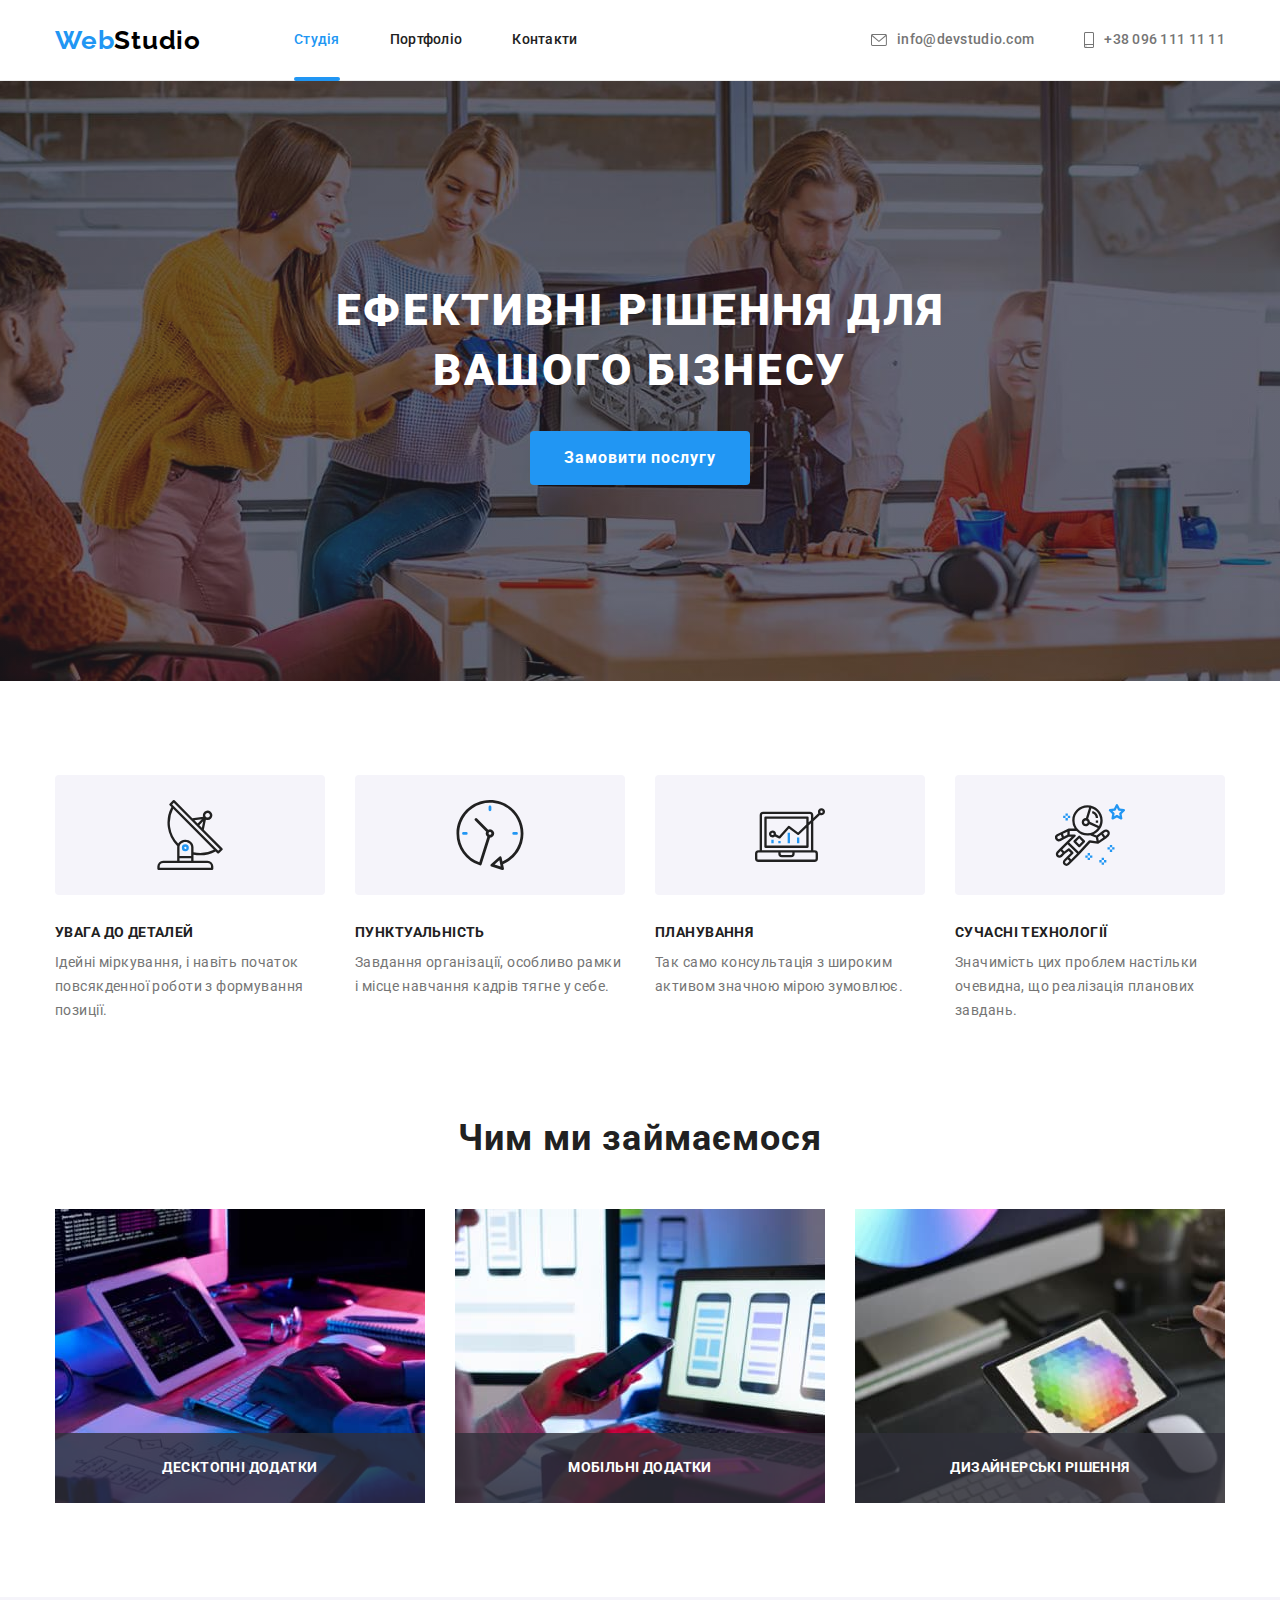
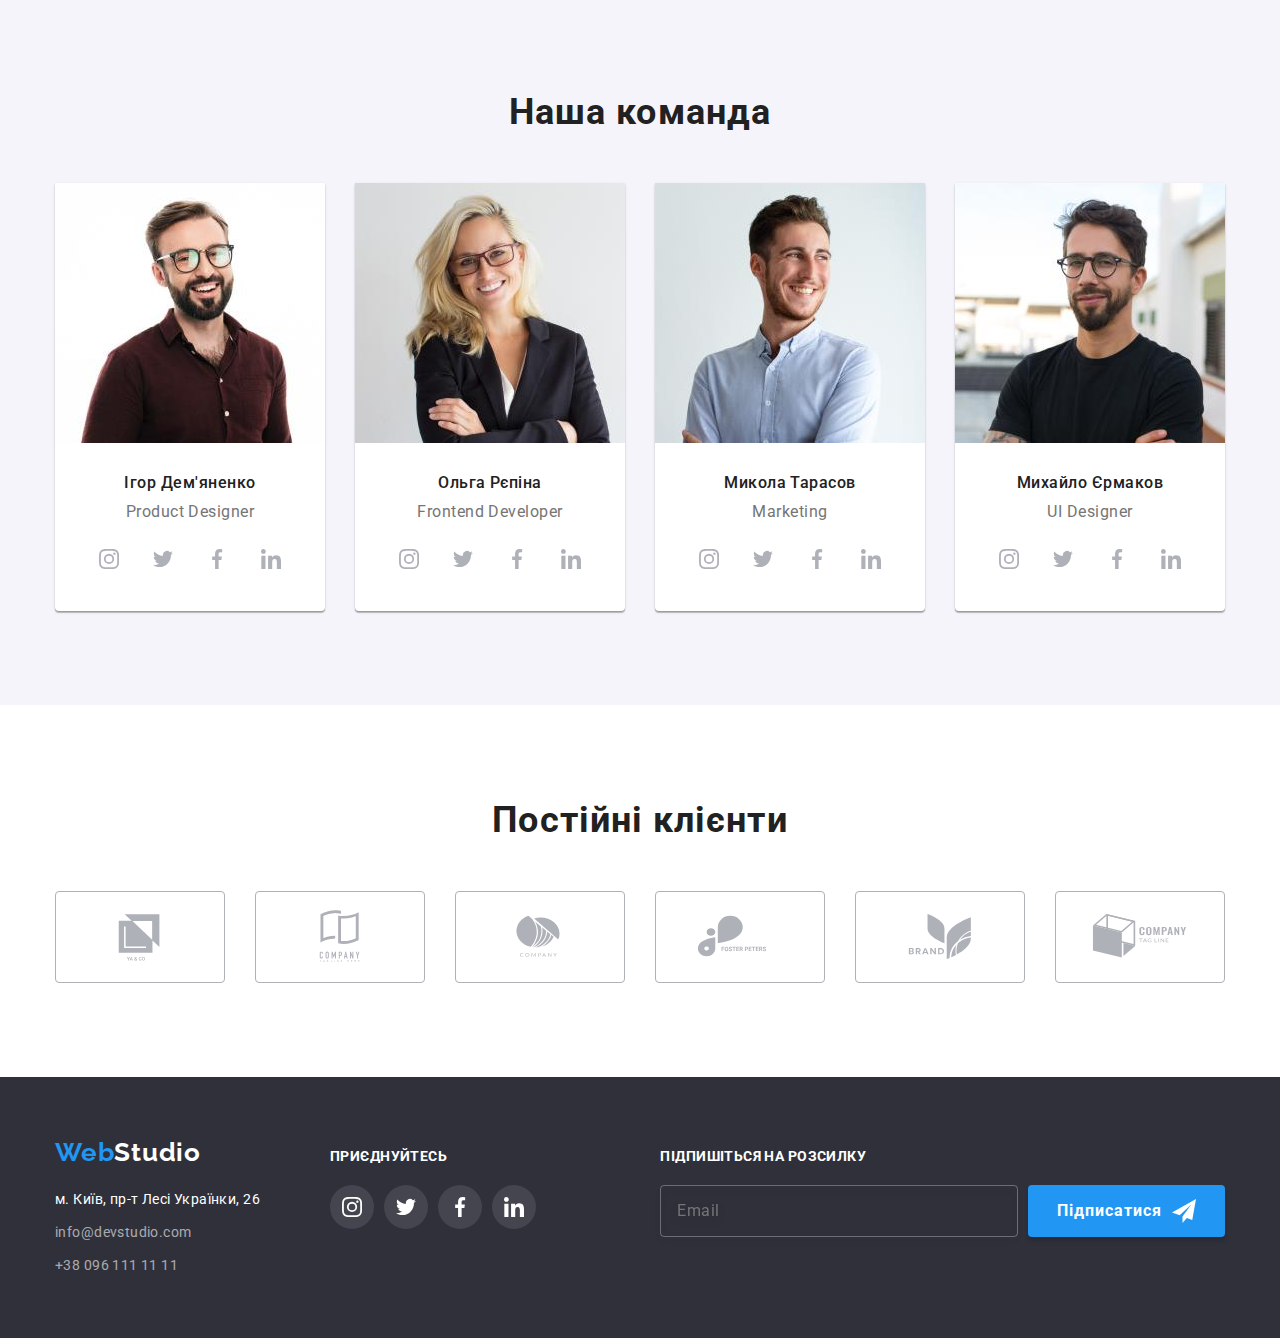
==== index.html @ 789e2e89 "writing scss files" ====
<!DOCTYPE html>
<html lang="uk">

<head>
    <meta charset="UTF-8">
    <meta http-equiv="X-UA-Compatible" content="IE=edge">
    <meta name="viewport" content="width=device-width, initial-scale=1.0">
    <title>WebStudio</title>
    <link rel="preconnect" href="https://fonts.googleapis.com">
    <link rel="preconnect" href="https://fonts.gstatic.com" crossorigin>
    <link
        href="https://fonts.googleapis.com/css2?family=Raleway:wght@700&family=Roboto:wght@400;500;700;900&display=swap"
        rel="stylesheet">
    <link rel="stylesheet" href="https://cdn.jsdelivr.net/npm/modern-normalize@1.1.0/modern-normalize.min.css">
    <link rel="stylesheet" href="./css/main.min.css">
</head>

<body>
    <!-- Pege header -->
    <header class="page-header">
        <div class="container page-header-container">
            <nav class="pege-nav">
                <a class=" logo-dark link" href="./index.html"><span class="logo">Web</span>Studio</a>

                <ul class="menu list">
                    <li class="menu-item"><a class="menu-nav link current" href="./index.html">Студія</a></li>
                    <li class="menu-item"><a class="menu-nav link" href="./portfolio.html">Портфоліо</a></li>
                    <li class="menu-item"><a class="menu-nav link" href="#contacts">Контакти</a></li>
                </ul>
            </nav>

            <ul class="contacts list">
                <li class="contacts-item-header"><a class="contact-mail-address link"
                        href="mailto:info@devstudio.com"><svg aria-label="email contact" class="contact-mail-icon">
                            <use href="./images/icons.svg/symbol-defs.svg#icon-envelope"></use>
                        </svg>info@devstudio.com</a></li>
                <li class="contacts-item-header"><a class="contact-phone-number link" href="tel:+380961111111"><svg
                            aria-label="phone contact" class="contact-phone-icon">
                            <use href="./images/icons.svg/symbol-defs.svg#icon-smartphone"></use>
                        </svg>+38 096 111 11 11</a></li>
            </ul>
        </div>
    </header>

    <!--Main content-->
    <main class="page-main">
        <!--Hero контенту-->
        <section class="section-hero">
            <div class="container">
                <h1 class="title-page">Ефективні рішення для вашого бізнесу</h1>

                <button class="modele-open-btn" type="button" data-modal-open>
                    Замовити послугу
                </button>

            </div>
        </section>

        <!--Особливості роботи WebStudio-->
        <section class="section-work-features section">

            <div class="container">
                <h2 class="section-title visually-hidden">Наші переваги</h2>

                <ul class="work-features-items list">
                    <li class="work-features-item">
                        <div class="features-icons-container"><svg class="features-icon">
                                <use href="./images/icons.svg/symbol-defs.svg#icon-antenna"></use>
                            </svg></div>
                        <h3 class="work-features-title">УВАГА ДО ДЕТАЛЕЙ</h3>
                        <p class="work-features-text">Ідейні міркування, і навіть початок повсякденної роботи з
                            формування
                            позиції.</p>
                    </li>
                    <li class="work-features-item">
                        <div class="features-icons-container"><svg class="features-icon">
                                <use href="./images/icons.svg/symbol-defs.svg#icon-clock"></use>
                            </svg></div>
                        <h3 class="work-features-title">ПУНКТУАЛЬНІСТЬ</h3>
                        <p class="work-features-text">Завдання організації, особливо рамки і місце навчання кадрів тягне
                            у
                            себе.</p>
                    </li>
                    <li class="work-features-item">
                        <div class="features-icons-container"><svg class="features-icon">
                                <use href="./images/icons.svg/symbol-defs.svg#icon-diagram"></use>
                            </svg></div>
                        <h3 class="work-features-title">ПЛАНУВАННЯ</h3>
                        <p class="work-features-text">Так само консультація з широким активом значною мірою зумовлює.
                        </p>
                    </li>
                    <li class="work-features-item">
                        <div class="features-icons-container"><svg class="features-icon">
                                <use href="./images/icons.svg/symbol-defs.svg#icon-astronaut"></use>
                            </svg></div>
                        <h3 class="work-features-title">СУЧАСНІ ТЕХНОЛОГІЇ</h3>
                        <p class="work-features-text">Значимість цих проблем настільки очевидна, що реалізація планових
                            завдань.</p>
                    </li>
                </ul>
            </div>

        </section>

        <!--Роботи WebStudio-->
        <section class="job-section section">
            <div class="container">
                <h2 class="section-title">Чим ми займаємося</h2>

                <ul class="items-job list">
                    <li class="item-job">
                        <div class="package-pic-job"><img class="pic-job" src="./images/gallery/box-1.jpg" alt="Дестопні додатка" width="370" height="294">
                            <p class="name-pic-work">Десктопні додатки</p>
                        </div>
                    </li>
                    <li class="item-job">
                        <div class="package-pic-job"><img class="pic-job" src="./images/gallery/box-2.jpg" alt="Мобільні додатки" width="370" height="294">
                            <p class="name-pic-work">Мобільні додатки</p>
                        </div>
                    </li>
                    <li class="item-job">
                        <div class="package-pic-job"><img class="pic-job" src="./images/gallery/box-3.jpg" alt="Стилізація продукту" width="370" height="294">
                            <p class="name-pic-work">Дизайнерські рішення</p>
                        </div>
                    </li>
                </ul>
            </div>

        </section>
        <!--Команда WebStudio-->
        <section class="section-team section">
            <div class="container">
                <h2 class="section-title">Наша команда</h2>

                <ul class="items-team list">
                    <li class="item-team">
                        <img class="photo-commands" src="./images/photos-commands/photo-1.jpg" alt="Ігор Дем'яненко" width="270" height="260">
                        <div class="team-container">
                            <h3 class="name-title">Ігор Дем'яненко</h3>
                            <p class="prof-text" lang="en">Product Designer</p>
                            <ul class="social-link-items list">
                                <li class="social-link-item"><a class="social-link" href=""><svg lang="en"
                                            aria-label="instagram" class="social-logo">
                                            <use href="./images/icons.svg/symbol-defs.svg#icon-instagram"></use>
                                        </svg></a></li>
                                <li class="social-link-item"><a class="social-link" href=""><svg lang="en"
                                            aria-label="twitter" class="social-logo">
                                            <use href="./images/icons.svg/symbol-defs.svg#icon-twitter"></use>
                                        </svg></a></li>
                                <li class="social-link-item"><a class="social-link" href=""><svg lang="en"
                                            aria-label="facebook" class="social-logo">
                                            <use href="./images/icons.svg/symbol-defs.svg#icon-facebook"></use>
                                        </svg></a></li>
                                <li class="social-link-item"><a class="social-link" href=""><svg lang="en"
                                            aria-label="linkedin" class="social-logo">
                                            <use href="./images/icons.svg/symbol-defs.svg#icon-linkedin"></use>
                                        </svg></a></li>
                            </ul>
                        </div>
                    </li>
                    <li class="item-team">
                        <img class="photo-commands" src="./images/photos-commands/photo-2.jpg" alt="Ольга Рєпіна" width="270" height="260">
                        <div class="team-container">
                            <h3 class="name-title">Ольга Рєпіна</h3>
                            <p class="prof-text" lang="en">Frontend Developer</p>
                            <ul class="social-link-items list">
                                <li class="social-link-item"><a class="social-link" href=""><svg lang="en"
                                            aria-label="instagram" class="social-logo">
                                            <use href="./images/icons.svg/symbol-defs.svg#icon-instagram"></use>
                                        </svg></a></li>
                                <li class="social-link-item"><a class="social-link" href=""><svg lang="en"
                                            aria-label="twitter" class="social-logo">
                                            <use href="./images/icons.svg/symbol-defs.svg#icon-twitter"></use>
                                        </svg></a></li>
                                <li class="social-link-item"><a class="social-link" href=""><svg lang="en"
                                            aria-label="facebook" class="social-logo">
                                            <use href="./images/icons.svg/symbol-defs.svg#icon-facebook"></use>
                                        </svg></a></li>
                                <li class="social-link-item"><a class="social-link" href=""><svg lang="en"
                                            aria-label="linkedin" class="social-logo">
                                            <use href="./images/icons.svg/symbol-defs.svg#icon-linkedin"></use>
                                        </svg></a></li>
                            </ul>
                        </div>
                    </li>
                    <li class="item-team">
                        <img class="photo-commands" src="./images/photos-commands/photo-3.jpg" alt="Микола Тарасов" width="270" height="260">
                        <div class="team-container">
                            <h3 class="name-title">Микола Тарасов</h3>
                            <p class="prof-text" lang="en">Marketing</p>
                            <ul class="social-link-items list">
                                <li class="social-link-item"><a class="social-link" href=""><svg lang="en"
                                            aria-label="instagram" class="social-logo">
                                            <use href="./images/icons.svg/symbol-defs.svg#icon-instagram"></use>
                                        </svg></a></li>
                                <li class="social-link-item"><a class="social-link" href=""><svg lang="en"
                                            aria-label="twitter" class="social-logo">
                                            <use href="./images/icons.svg/symbol-defs.svg#icon-twitter"></use>
                                        </svg></a></li>
                                <li class="social-link-item"><a class="social-link" href=""><svg lang="en"
                                            aria-label="facebook" class="social-logo">
                                            <use href="./images/icons.svg/symbol-defs.svg#icon-facebook"></use>
                                        </svg></a></li>
                                <li class="social-link-item"><a class="social-link" href=""><svg lang="en"
                                            aria-label="linkedin" class="social-logo">
                                            <use href="./images/icons.svg/symbol-defs.svg#icon-linkedin"></use>
                                        </svg></a></li>
                            </ul>
                        </div>
                    </li>
                    <li class="item-team">
                        <img class="photo-commands" src="./images/photos-commands/photo-4.jpg" alt="Михайло Єрмаков" width="270" height="260">
                        <div class="team-container">
                            <h3 class="name-title">Михайло Єрмаков</h3>
                            <p class="prof-text" lang="en">UI Designer</p>
                            <ul class="social-link-items list">
                                <li class="social-link-item"><a class="social-link" href=""><svg lang="en"
                                            aria-label="instagram" class="social-logo">
                                            <use href="./images/icons.svg/symbol-defs.svg#icon-instagram"></use>
                                        </svg></a></li>
                                <li class="social-link-item"><a class="social-link" href=""><svg lang="en"
                                            aria-label="twitter" class="social-logo">
                                            <use href="./images/icons.svg/symbol-defs.svg#icon-twitter"></use>
                                        </svg></a></li>
                                <li class="social-link-item"><a class="social-link" href=""><svg lang="en"
                                            aria-label="facebook" class="social-logo">
                                            <use href="./images/icons.svg/symbol-defs.svg#icon-facebook"></use>
                                        </svg></a></li>
                                <li class="social-link-item"><a class="social-link" href=""><svg lang="en"
                                            aria-label="linkedin" class="social-logo">
                                            <use href="./images/icons.svg/symbol-defs.svg#icon-linkedin"></use>
                                        </svg></a></li>
                            </ul>
                        </div>
                    </li>
                </ul>
            </div>

        </section>

        <!-- Постійні Клієнти -->
        <section class="section-clients section">
            <div class="container">
                <h2 class="section-title">Постійні клієнти</h2>

                <ul class="clients-items list">
                    <li class="clients-item"><a class="company-link link" href=""><svg lang="en" aria-label="ya and co"
                                class="company-icon">
                                <use href="./images/icons.svg/symbol-defs.svg#icon-logo-ya-a-co"></use>
                            </svg></a></li>
                    <li class="clients-item"><a class="company-link link" href=""><svg lang="en"
                                aria-label="company tagline here" class="company-icon">
                                <use href="./images/icons.svg/symbol-defs.svg#icon-logo-company-tagline-here"></use>
                            </svg></a></li>
                    <li class="clients-item"><a class="company-link link" href=""><svg lang="en" aria-label="company"
                                class="company-icon">
                                <use href="./images/icons.svg/symbol-defs.svg#icon-logo-company"></use>
                            </svg></a></li>
                    <li class="clients-item"><a class="company-link link" href=""><svg lang="en"
                                aria-label="foster peters" class="company-icon">
                                <use href="./images/icons.svg/symbol-defs.svg#icon-logo-foster-peters"></use>
                            </svg></a></li>
                    <li class="clients-item"><a class="company-link link" href=""><svg lang="en" aria-label="brand"
                                class="company-icon">
                                <use href="./images/icons.svg/symbol-defs.svg#icon-logo-brand"></use>
                            </svg></a></li>
                    <li class="clients-item"><a class="company-link link" href=""><svg lang="en"
                                aria-label="company tag line" class="company-icon">
                                <use href="./images/icons.svg/symbol-defs.svg#icon-logo-company-tag-line"></use>
                            </svg></a></li>
                </ul>
            </div>
        </section>

    </main>

    <!--Footer page-->
    <footer class="footer-page">

        <div class="container footer-container">
            <ul class="footer-items list">
                <li class="footer-item">
                    <div class="contact-information">
                        <a class="logo-light link" href="./index.html"><span class="logo">Web</span>Studio</a>

                        <address class="contacts-info" id="contacts">
                            <ul class="contacts-items list">
                                <li class="contacts-item"><a class="contacts-address link"
                                        href="https://goo.gl/maps/c3QBVsGcKbap88gd7" target="_blank"
                                        rel="noopener noreferrer nofollow">м. Київ, пр-т Лесі Українки, 26</a></li>
                                <li class="contacts-item"><a class="contacts-mail link"
                                        href="mailto:info@devstudio.com">info@devstudio.com</a></li>
                                <li class="contacts-item"><a class="contacts-phone link" href="tel:+380961111111">+38
                                        096
                                        111 11 11</a>
                                </li>
                            </ul>
                        </address>
                    </div>
                </li>
                <li>
                    <p class="title-social-link">приєднуйтесь</p>

                    <ul class="social-link-items list">
                        <li class="social-link-item"><a class="social-link footers-link" href=""><svg lang="en"
                                    aria-label="instagram" class="social-logo">
                                    <use href="./images/icons.svg/symbol-defs.svg#icon-instagram"></use>
                                </svg></a></li>
                        <li class="social-link-item"><a class="social-link footers-link" href=""><svg lang="en"
                                    aria-label="twitter" class="social-logo">
                                    <use href="./images/icons.svg/symbol-defs.svg#icon-twitter"></use>
                                </svg></a></li>
                        <li class="social-link-item"><a class="social-link footers-link" href=""><svg lang="en"
                                    aria-label="facebook" class="social-logo">
                                    <use href="./images/icons.svg/symbol-defs.svg#icon-facebook"></use>
                                </svg></a></li>
                        <li class="social-link-item"><a class="social-link footers-link" href=""><svg lang="en"
                                    aria-label="linkedin" class="social-logo">
                                    <use href="./images/icons.svg/symbol-defs.svg#icon-linkedin"></use>
                                </svg></a></li>
                    </ul>
                </li>
            </ul>
            <div class="subscription">
                <form class="form-footer" name="subscription">
                    <label class="label-footer">
                        <span class="label-footer-text">Підпишіться на розсилку</span>
                        
                        <input type="email" class="footer-input" name="user-email" placeholder="Email" required>
                    </label>
                    <button type="submit" class="btn-subscription">Підписатися
                        <svg class="icon-subscription">
                            <use href="./images/icons.svg/symbol-defs.svg#icon-send"></use>
                        </svg>
                    </button>
                </form>
            </div>
        </div>

    </footer>

    <!-- Modal window -->
    <div class="backdrop is-hidden" data-modal>
        <div class="modal-window">
            <button class="btn-close-modal-window" type="button" data-modal-close><svg aria-label=" button close"
                    class="btn-close-icon">
                    <use href="./images/icons.svg/symbol-defs.svg#icon-close-button"></use>
                </svg></button>

            <p class="modal-form-title">Залиште свої дані, ми вам передзвонимо</p>

            <form class="form-list">
                <label class="modal-form-field-lab">
                    <span class="modal-form-field-desc">Ім'я</span>
                    <span class="modal-form-input-wrapper">
                       <input type="text" class="modal-form-input" required pattern="[a-zA-Zа-яА-ЯіІїЇ']+" name="user-name">
                    <svg aria-label="user-name" class="input-placeholder-icon"><use href="./images/icons.svg/symbol-defs.svg#icon-user-name"></use></svg> 
                    </span>
                                        
                </label>
                <label class="modal-form-field-lab">
                    <span class="modal-form-field-desc">Телефон</span>
                    <span class="modal-form-input-wrapper"><input type="tel" class="modal-form-input" required pattern="[0-9]{3}-[0-9]{3}-[0-9]{2}-[0-9]{2}"
                        title="xxx-xxx-xx-xx" name="user-phone">
                        <svg aria-label="user-phone" class="input-placeholder-icon">
                            <use href="./images/icons.svg/symbol-defs.svg#icon-user-phone"></use>
                        </svg></span>
                    
                </label>
                <label class="modal-form-field-lab">
                    <span class="modal-form-field-desc">Пошта</span>
                    <span class="modal-form-input-wrapper">
                     <input type="email" class="modal-form-input" required title="email@mail.com" name="user-email">
                    <svg aria-label="user-email" class="input-placeholder-icon">
                        <use href="./images/icons.svg/symbol-defs.svg#icon-user-email"></use>
                    </svg>   
                    </span>
                </label>
                <label class="modal-form-field-com">
                    <span class="modal-form-field-desc">Коментар</span>
                    <textarea name="user-comment" class="modal-form-comment" placeholder="Введіть текст"></textarea>
                </label>
                <label class="modal-form-field-checkbox">
                    <input type="checkbox" class="modal-form-checkbox" name="user-concent" required>
                    <svg class="modal-form-checkbox-icon">
                            <use class="checkbox-icon" href="./images/icons.svg/symbol-defs.svg#icon-check"></use>
                        </svg>
                    Погоджуюся з розсилкою та
                    приймаю&nbsp;<a class="checkbox-link" href="#">Умови
                        договору</a>
                </label>
            
                <button type="submit" class="submit-btn">Відправити</button>
            </form>

        </div>
    </div>

    <script src="./js/modal.js"></script>
</body>

</html>
---- css/main.min.css ----
:root{--primary-font-text: "Roboto", sans-serif;--secondary-font-text: "Raleway", sans-serif;--logo-color: #2196F3;--border-color: #ECECEC;--logo-color-light-background: #000000;--logo-color-dark-background: #FFFFFF;--primary-color-text: #212121;--secondary-color-text: #757575;--text-color-dark-background: #FFFFFF;--active-color-hover-focus: #2196F3;--active-color-hover-focus-btn: #2196F380;--primary-background-color: #FFFFFF;--secondary-background-color: #2F303A;--hero-background-color: #C4C4C4;--background-color-individual-sections: #F5F4FA;--contacts-color-text: rgba(255, 255, 255, 0.6);--primery-icon-color: #AFB1B8;--background-color-icon-dark: rgba(255, 255, 255, 0.1);--active-bgcolor-block-info: rgba(33, 150, 243, 0.9);--background-color-text-in-img: rgba(47, 48, 58, 0.8);--black-text: #000000;--backdrop-background-color: rgba(0, 0, 0, 0.2);--submit-btn-background-color: #188CE8;--footer-input-color-text: rgba(255, 255, 255, 0.6);--transition-duration-timing-func: 250ms cubic-bezier(0.4, 0, 0.2, 1)}.visually-hidden{position:absolute;white-space:nowrap;width:1px;height:1px;overflow:hidden;border:0;padding:0;clip:rect(0 0 0 0);clip-path:inset(50%);margin:-1px}h1,h2,h3,h4,p{margin-top:0;margin-bottom:0}ul,ol{margin-top:0;margin-bottom:0;padding-left:0}.link{text-decoration:none}.list{list-style:none}img{display:block;max-width:100%;height:auto}body{font-family:var(--primary-font-text);background-color:var(--primary-background-color)}.section{padding-top:94px;padding-bottom:94px}.container{width:1200px;margin-left:auto;margin-right:auto;padding-left:15px;padding-right:15px}.section-title{font-weight:700;font-size:36px;line-height:1.17;text-align:center;letter-spacing:.03em;color:var(--primary-color-text);margin-bottom:50px}.social-link-items{display:flex;justify-content:center;align-items:center;column-gap:10px}.social-link{display:flex;justify-content:center;align-items:center;width:44px;height:44px;border-radius:50%;color:var(--primery-icon-color);transition:color var(--transition-duration-timing-func),background-color var(--transition-duration-timing-func)}.social-logo{width:20px;height:20px;fill:currentColor}.social-link:hover,.social-link:focus{background-color:var(--active-color-hover-focus);color:var(--text-color-dark-background)}.backdrop{position:fixed;z-index:10;top:0;left:0;width:100%;height:100%;background-color:var(--backdrop-background-color);opacity:1;transition:opacity var(--transition-duration-timing-func),visibility var(--transition-duration-timing-func)}.backdrop.is-hidden{visibility:inherit;opacity:0;pointer-events:none}.backdrop.is-hidden .modal-window{transform:translate(-50%, -50%) scale(1.15)}.modal-window{position:absolute;top:50%;left:50%;width:528px;height:581px;padding:40px;background-color:var(--primary-background-color);box-shadow:0px 1px 3px rgba(0,0,0,.12),0px 1px 1px rgba(0,0,0,.14),0px 2px 1px rgba(0,0,0,.2);border-radius:4px;transform:translate(-50%, -50%) scale(1);transition:transform var(--transition-duration-timing-func)}.btn-close-modal-window{position:absolute;top:8px;right:8px;display:flex;justify-content:center;align-items:center;width:30px;height:30px;border-radius:50%;border:1px solid rgba(0,0,0,.1);color:var(--black-text);background-color:rgba(0,0,0,0);cursor:pointer;padding:0;transition:color var(--transition-duration-timing-func)}.btn-close-icon{width:18px;height:18px;fill:currentColor}.btn-close-modal-window:hover,.btn-close-modal-window:focus{color:var(--active-color-hover-focus)}.form-list{display:flex;flex-direction:column}.modal-form-title{font-weight:700;font-size:20px;line-height:1.15;text-align:center;letter-spacing:.03em;margin-bottom:12px;color:var(--primary-color-text)}.modal-form-field-lab{margin-bottom:10px}.modal-form-field-desc{display:block;margin-bottom:4px;font-size:12px;line-height:1.17;letter-spacing:.01em;color:var(--secondary-color-text)}.modal-form-input-wrapper{position:relative;display:block}.modal-form-input{width:100%;height:40px;padding-left:42px;border:1px solid rgba(33,33,33,.2);border-radius:4px;transition:border-color var(--transition-duration-timing-func)}.modal-form-input:focus,.modal-form-comment:focus{outline:none;border-color:var(--active-color-hover-focus)}.input-placeholder-icon{position:absolute;top:50%;left:12px;transform:translateY(-50%);width:18px;height:18px;transition:fill var(--transition-duration-timing-func)}.modal-form-input:focus+.input-placeholder-icon{fill:var(--active-color-hover-focus)}.modal-form-field-com{margin-bottom:20px}.modal-form-comment{width:100%;height:120px;padding:12px 16px;border:1px solid rgba(33,33,33,.2);border-radius:4px;resize:none;transition:border-color var(--transition-duration-timing-func)}.modal-form-comment::placeholder{font-size:12px;line-height:1.17;letter-spacing:.01em;color:rgba(117,117,117,.5)}.modal-form-field-checkbox{display:flex;align-items:center;justify-content:center;margin-bottom:30px}.modal-form-checkbox{position:absolute;-moz-appearance:none;-webkit-appearance:none;appearance:none}.modal-form-check-bord{width:16px;height:15px;margin-right:7px;border:1px solid var(--black-text);border-radius:3px;cursor:pointer}.modal-form-checkbox-icon{width:16px;height:15px;margin-right:7px;border:1px solid var(--black-text);border-radius:3px;cursor:pointer;transition:background-color var(--transition-duration-timing-func),border-color var(--transition-duration-timing-func)}.modal-form-checkbox:checked+.modal-form-checkbox-icon{background-color:var(--active-color-hover-focus);border-color:rgba(0,0,0,0)}.modal-form-checkbox:focus+.modal-form-checkbox-icon{box-shadow:0 0 0 2px rgba(0,0,0,.8)}.modal-form-field-checkbox{font-size:14px;line-height:1.71;letter-spacing:.03em;color:#757575}.checkbox-link{text-decoration-line:underline;color:var(--active-color-hover-focus)}.submit-btn{font-family:inherit;font-weight:700;font-size:16px;line-height:1.88;display:block;align-items:center;text-align:center;letter-spacing:.06em;cursor:pointer;color:var(--text-color-dark-background);background-color:var(--submit-btn-background-color);border-radius:4px;border-color:rgba(0,0,0,0);margin:0 auto;padding:10px 52px;transition:background-color var(--transition-duration-timing-func),box-shadow var(--transition-duration-timing-func)}.submit-btn:hover,.submit-btn:focus{box-shadow:0px 4px 4px rgba(0,0,0,.15);border-radius:4px}.page-header{border-bottom:1px solid var(--border-color)}.page-header-container{display:flex;align-items:center;justify-content:space-between}.pege-nav{display:flex;align-items:center}.logo-dark{margin-right:93px;font-family:var(--secondary-font-text);font-weight:700;font-size:26px;line-height:1.19;letter-spacing:.03em;color:var(--logo-color-light-background)}.logo{color:var(--logo-color)}.menu,.contacts{display:flex}.menu .menu-nav{display:block;padding-top:32px;padding-bottom:32px}.menu-item:not(:last-child),.contacts-item-header:not(:last-child){margin-right:50px}.menu-nav{position:relative;font-weight:500;font-size:14px;line-height:1.14;letter-spacing:.02em;color:var(--primary-color-text);transition:color var(--transition-duration-timing-func)}.menu-nav:hover,.menu-nav:focus{color:var(--active-color-hover-focus)}.menu-nav.current{color:var(--active-color-hover-focus)}.menu-nav.current::after{content:"";position:absolute;left:0;bottom:-1px;display:block;width:100%;height:4px;background-color:var(--active-color-hover-focus);border-radius:2px}.contacts{margin-left:auto}.contact-mail-address,.contact-phone-number{font-weight:500;font-size:14px;line-height:1.14;letter-spacing:.02em;color:var(--secondary-color-text);padding-top:32px;padding-bottom:32px;display:flex;justify-content:center;align-items:center;transition:color var(--transition-duration-timing-func)}.contact-mail-icon,.contact-phone-icon{fill:currentColor;margin-right:10px}.contact-mail-icon{width:16px;height:12px}.contact-phone-icon{width:10px;height:16px}.contact-mail-address:hover,.contact-mail-address:focus,.contact-phone-number:hover,.contact-phone-number:focus{color:var(--active-color-hover-focus)}.section-hero{padding-top:200px;padding-bottom:200px;max-width:1600px;height:600px;margin-left:auto;margin-right:auto;background-color:var(--hero-background-color);background-image:linear-gradient(rgba(47, 48, 58, 0.4), rgba(47, 48, 58, 0.4)),url(../images/background-img/background-hero.jpg);background-repeat:no-repeat;background-position:center;background-size:cover}.title-page{font-weight:900;font-size:44px;line-height:1.36;text-align:center;letter-spacing:.06em;text-transform:uppercase;color:var(--text-color-dark-background);width:696px;margin-left:auto;margin-right:auto;margin-bottom:30px}.modele-open-btn{font-family:inherit;font-weight:700;font-size:16px;line-height:1.88;display:block;align-items:center;text-align:center;letter-spacing:.06em;cursor:pointer;color:var(--text-color-dark-background);background-color:var(--active-color-hover-focus);border-radius:4px;border-color:rgba(0,0,0,0);margin:0 auto;padding:10px 32px;transition:background-color var(--transition-duration-timing-func),box-shadow var(--transition-duration-timing-func)}.modele-open-btn:hover,.modele-open-btn:focus{background-color:var(--active-color-hover-focus-btn);box-shadow:0px 4px 4px rgba(0,0,0,.15);border-radius:4px}.work-features-items{display:flex;flex-wrap:wrap;gap:30px}.work-features-items .work-features-item{width:270px}.work-features-item .work-features-title{margin-bottom:10px}.features-icons-container{display:flex;justify-content:center;align-items:center;width:270px;height:120px;margin-bottom:30px;background-color:var(--background-color-individual-sections);border-radius:4px}.features-icon{width:70px;height:70px}.work-features-title{font-weight:700;font-size:14px;line-height:1.14;letter-spacing:.03em;text-transform:uppercase;color:var(--primary-color-text)}.work-features-text{font-size:14px;line-height:1.71;letter-spacing:.03em;color:var(--secondary-color-text)}.job-section{padding-top:0}.items-job{display:flex;flex-wrap:wrap;gap:30px}.package-pic-job{position:relative}.name-pic-work{position:absolute;left:0;bottom:0;display:flex;justify-content:center;align-items:center;width:100%;height:70px;background-color:var(--background-color-text-in-img);font-weight:700;font-size:14px;line-height:1.14;text-align:center;letter-spacing:.03em;text-transform:uppercase;color:var(--text-color-dark-background)}.section-team{background-color:var(--background-color-individual-sections)}.items-team{display:flex;flex-wrap:wrap;gap:30px}.item-team{background:var(--primary-background-color);box-shadow:0px 1px 3px rgba(0,0,0,.12),0px 1px 1px rgba(0,0,0,.14),0px 2px 1px rgba(0,0,0,.2);border-radius:0px 0px 4px 4px}.team-container{display:flex;flex-direction:column;width:270px;padding-top:30px;padding-bottom:30px}.name-title{font-weight:500;font-size:16px;line-height:1.19;text-align:center;letter-spacing:.03em;color:var(--primary-color-text);margin-bottom:10px}.prof-text{font-size:16px;line-height:1.19;text-align:center;letter-spacing:.03em;color:var(--secondary-color-text);margin-bottom:16px}.clients-items{display:flex;justify-content:center;align-items:center;gap:30px}.company-link{display:flex;justify-content:center;align-items:center;width:170px;height:92px;border:1px solid var(--primery-icon-color);border-radius:4px;color:var(--primery-icon-color);transition:color var(--transition-duration-timing-func),border-color var(--transition-duration-timing-func)}.company-icon{width:106px;height:60px;fill:currentColor}.company-link:hover,.company-link:focus{color:var(--active-color-hover-focus);border-color:var(--active-color-hover-focus)}.footer-page{background:var(--secondary-background-color);padding-top:60px;padding-bottom:60px}.footer-container{display:flex;align-items:baseline}.footer-items{display:flex;justify-content:flex-start;align-items:baseline;gap:70px}.contact-information{display:flex;flex-direction:column;align-items:start}.logo-light{font-family:var(--secondary-font-text);font-weight:700;font-size:26px;line-height:1.19;letter-spacing:.03em;color:var(--logo-color-dark-background);margin-bottom:20px}.contacts-items .contacts-item:not(:last-child){margin-bottom:9px}.contacts-item,.contacts-address{font-style:normal;font-size:14px;line-height:1.71;letter-spacing:.03em;color:var(--text-color-dark-background);transition:color var(--transition-duration-timing-func)}.contacts-mail,.contacts-phone{color:var(--contacts-color-text);transition:color var(--transition-duration-timing-func)}.contacts-address:hover,.contacts-address:focus,.contacts-mail:hover,.contacts-mail:focus,.contacts-phone:hover,.contacts-phone:focus{color:var(--active-color-hover-focus)}.title-social-link{font-weight:700;font-size:14px;line-height:1.14;letter-spacing:.03em;text-transform:uppercase;color:var(--text-color-dark-background);margin-bottom:20px}.subscription{display:flex;justify-content:end;align-items:center;margin-left:auto}.footers-link{background-color:var(--background-color-icon-dark);color:var(--text-color-dark-background)}.form-footer{display:flex;align-items:flex-end}.label-footer{display:flex;flex-direction:column}.label-footer-text{display:block;margin-bottom:20px;font-weight:700;font-size:14px;line-height:1.14;letter-spacing:.03em;text-transform:uppercase;color:var(--text-color-dark-background)}.footer-input{width:358px;padding:15px 16px;font-size:16px;line-height:1.25;display:flex;align-items:center;letter-spacing:.03em;color:var(--footer-input-color-text);background-color:rgba(0,0,0,0);border:1px solid rgba(255,255,255,.3);filter:drop-shadow(0px 4px 4px rgba(0, 0, 0, 0.15));border-radius:4px}.btn-subscription{font-weight:700;font-size:16px;line-height:1.88;display:flex;align-items:center;text-align:center;letter-spacing:.06em;padding:10px 28px;margin-left:10px;color:var(--text-color-dark-background);background:var(--active-color-hover-focus);box-shadow:0px 4px 4px rgba(0,0,0,.15);border:1px solid rgba(0,0,0,0);border-radius:4px;cursor:pointer;transition:background-color var(--transition-duration-timing-func)}.icon-subscription{width:24px;height:24px;margin-left:10px;fill:currentColor}.btn-subscription:hover,.btn-subscription:focus{background-color:var(--active-color-hover-focus-btn)}/*# sourceMappingURL=main.min.css.map */
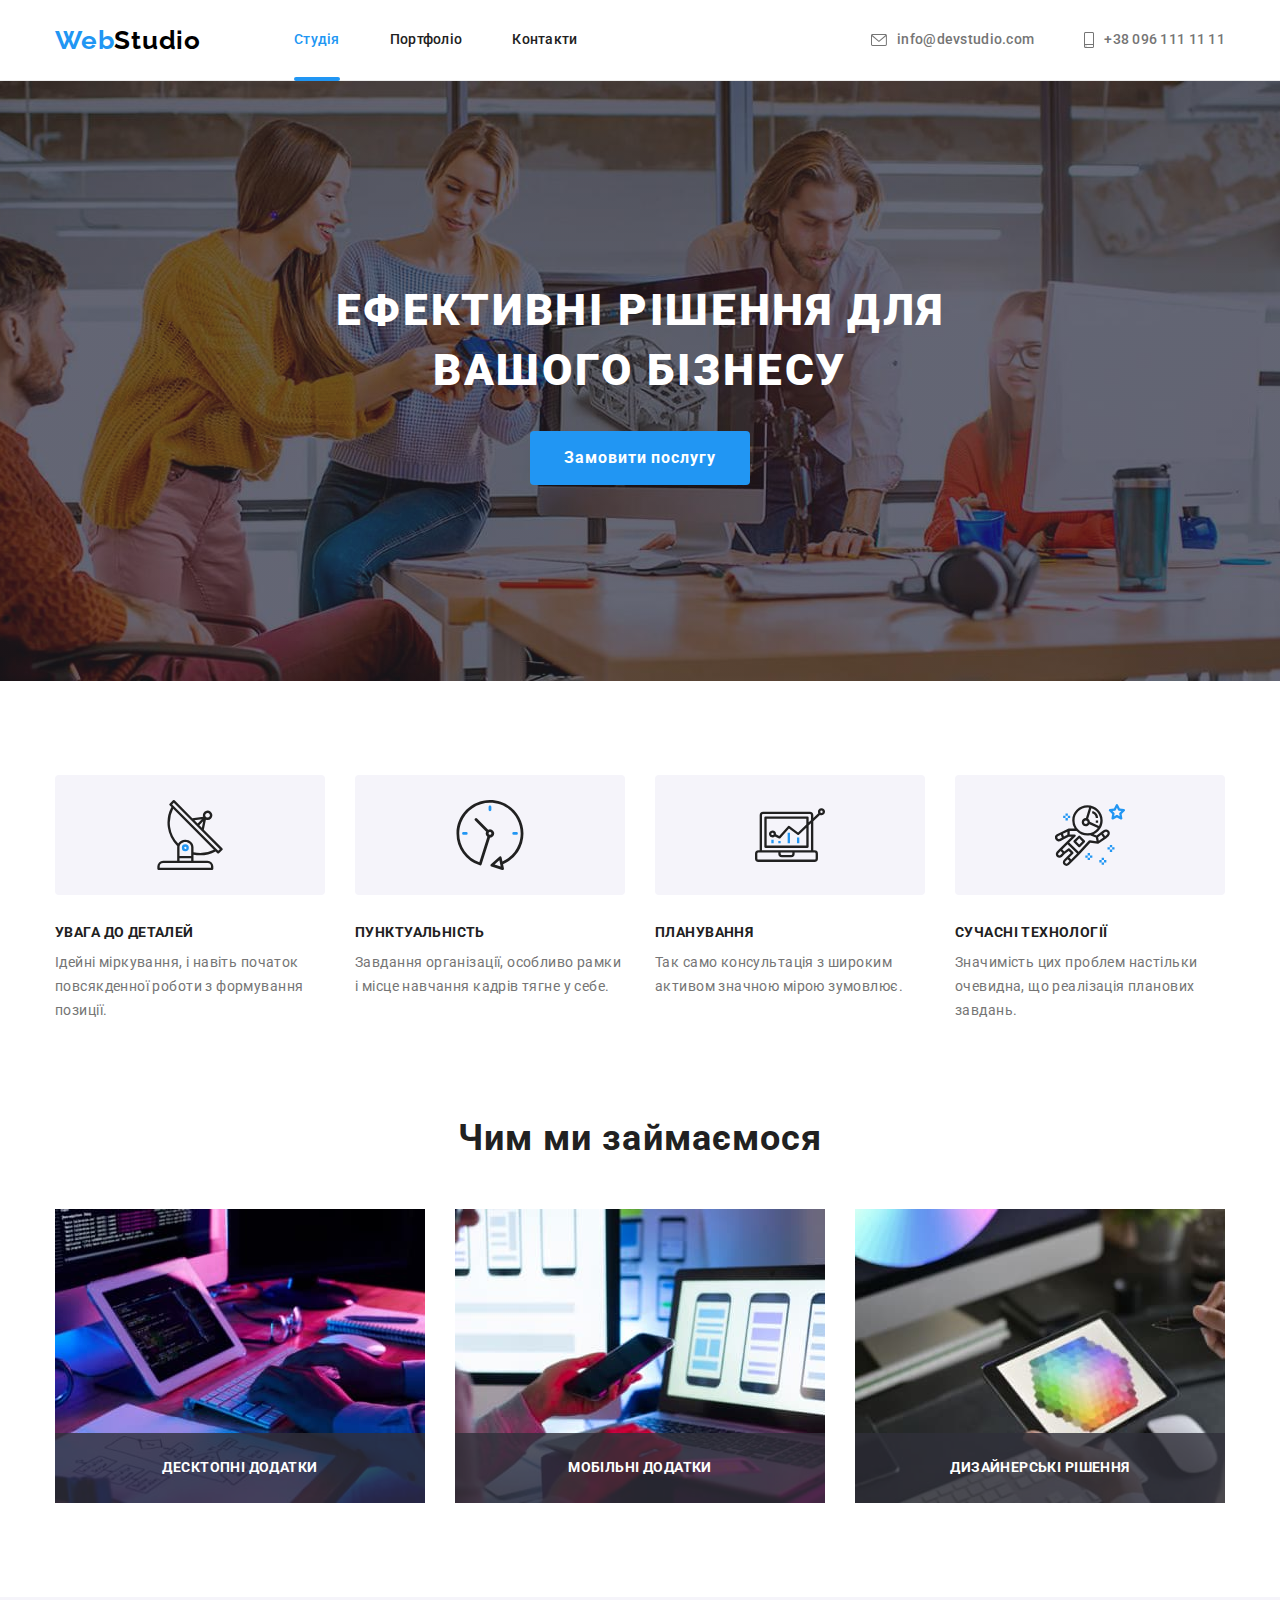
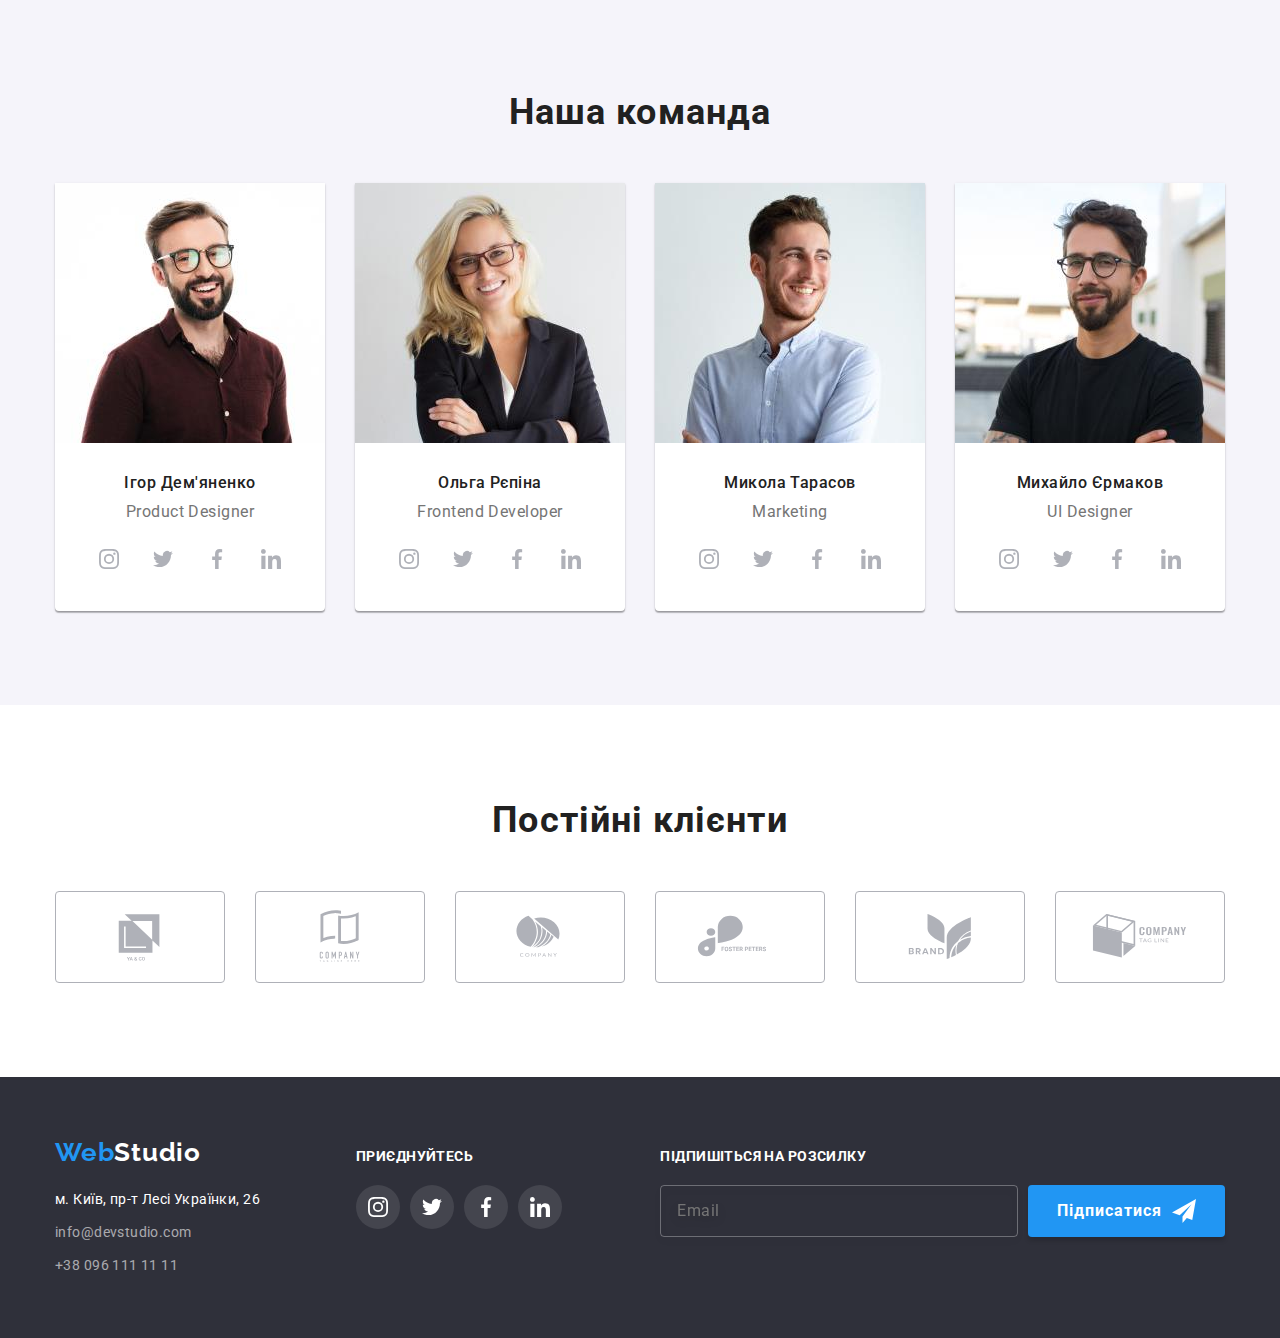
==== commit c06e4c66: "To bring the text to BEM" ====
--- a/index.html
+++ b/index.html
@@ -18,24 +18,24 @@
 <body>
     <!-- Pege header -->
     <header class="page-header">
-        <div class="container page-header-container">
-            <nav class="pege-nav">
-                <a class=" logo-dark link" href="./index.html"><span class="logo">Web</span>Studio</a>
-
-                <ul class="menu list">
-                    <li class="menu-item"><a class="menu-nav link current" href="./index.html">Студія</a></li>
-                    <li class="menu-item"><a class="menu-nav link" href="./portfolio.html">Портфоліо</a></li>
-                    <li class="menu-item"><a class="menu-nav link" href="#contacts">Контакти</a></li>
+        <div class="container container-page-header">
+            <nav class="menu">
+                <a class="logo link" href="./index.html"><span class="logo__style">Web</span>Studio</a>
+
+                <ul class="menu__items list">
+                    <li class="menu__item"><a class="menu__nav menu__nav--current link" href="./index.html">Студія</a></li>
+                    <li class="menu__item"><a class="menu__nav link" href="./portfolio.html">Портфоліо</a></li>
+                    <li class="menu__item"><a class="menu__nav link" href="#contacts">Контакти</a></li>
                 </ul>
             </nav>
 
-            <ul class="contacts list">
-                <li class="contacts-item-header"><a class="contact-mail-address link"
-                        href="mailto:info@devstudio.com"><svg aria-label="email contact" class="contact-mail-icon">
+            <ul class="menu__items menu__items--end list">
+                <li class="menu__item"><a class="menu__nav menu__nav-contact link"
+                        href="mailto:info@devstudio.com"><svg aria-label="email contact" class="mail-icon">
                             <use href="./images/icons.svg/symbol-defs.svg#icon-envelope"></use>
                         </svg>info@devstudio.com</a></li>
-                <li class="contacts-item-header"><a class="contact-phone-number link" href="tel:+380961111111"><svg
-                            aria-label="phone contact" class="contact-phone-icon">
+                <li class="menu__item"><a class="menu__nav menu__nav-contact link" href="tel:+380961111111"><svg
+                            aria-label="phone contact" class="phone-icon">
                             <use href="./images/icons.svg/symbol-defs.svg#icon-smartphone"></use>
                         </svg>+38 096 111 11 11</a></li>
             </ul>
@@ -43,11 +43,11 @@
     </header>
 
     <!--Main content-->
-    <main class="page-main">
+    <main class="main-page">
         <!--Hero контенту-->
         <section class="section-hero">
             <div class="container">
-                <h1 class="title-page">Ефективні рішення для вашого бізнесу</h1>
+                <h1 class="hero-title">Ефективні рішення для вашого бізнесу</h1>
 
                 <button class="modele-open-btn" type="button" data-modal-open>
                     Замовити послугу
@@ -57,44 +57,44 @@
         </section>
 
         <!--Особливості роботи WebStudio-->
-        <section class="section-work-features section">
+        <section class="section work-features">
 
             <div class="container">
                 <h2 class="section-title visually-hidden">Наші переваги</h2>
 
-                <ul class="work-features-items list">
-                    <li class="work-features-item">
-                        <div class="features-icons-container"><svg class="features-icon">
+                <ul class="work-features__items list">
+                    <li class="work-features__item">
+                        <div class="icon-container"><svg class="features-icon">
                                 <use href="./images/icons.svg/symbol-defs.svg#icon-antenna"></use>
                             </svg></div>
-                        <h3 class="work-features-title">УВАГА ДО ДЕТАЛЕЙ</h3>
-                        <p class="work-features-text">Ідейні міркування, і навіть початок повсякденної роботи з
+                        <h3 class="work-features__title">УВАГА ДО ДЕТАЛЕЙ</h3>
+                        <p class="work-features__text">Ідейні міркування, і навіть початок повсякденної роботи з
                             формування
                             позиції.</p>
                     </li>
-                    <li class="work-features-item">
-                        <div class="features-icons-container"><svg class="features-icon">
+                    <li class="work-features__item">
+                        <div class="icon-container"><svg class="features-icon">
                                 <use href="./images/icons.svg/symbol-defs.svg#icon-clock"></use>
                             </svg></div>
-                        <h3 class="work-features-title">ПУНКТУАЛЬНІСТЬ</h3>
-                        <p class="work-features-text">Завдання організації, особливо рамки і місце навчання кадрів тягне
+                        <h3 class="work-features__title">ПУНКТУАЛЬНІСТЬ</h3>
+                        <p class="work-features__text">Завдання організації, особливо рамки і місце навчання кадрів тягне
                             у
                             себе.</p>
                     </li>
-                    <li class="work-features-item">
-                        <div class="features-icons-container"><svg class="features-icon">
+                    <li class="work-features__item">
+                        <div class="icon-container"><svg class="features-icon">
                                 <use href="./images/icons.svg/symbol-defs.svg#icon-diagram"></use>
                             </svg></div>
-                        <h3 class="work-features-title">ПЛАНУВАННЯ</h3>
-                        <p class="work-features-text">Так само консультація з широким активом значною мірою зумовлює.
+                        <h3 class="work-features__title">ПЛАНУВАННЯ</h3>
+                        <p class="work-features__text">Так само консультація з широким активом значною мірою зумовлює.
                         </p>
                     </li>
-                    <li class="work-features-item">
-                        <div class="features-icons-container"><svg class="features-icon">
+                    <li class="work-features__item">
+                        <div class="icon-container"><svg class="features-icon">
                                 <use href="./images/icons.svg/symbol-defs.svg#icon-astronaut"></use>
                             </svg></div>
-                        <h3 class="work-features-title">СУЧАСНІ ТЕХНОЛОГІЇ</h3>
-                        <p class="work-features-text">Значимість цих проблем настільки очевидна, що реалізація планових
+                        <h3 class="work-features__title">СУЧАСНІ ТЕХНОЛОГІЇ</h3>
+                        <p class="work-features__text">Значимість цих проблем настільки очевидна, що реалізація планових
                             завдань.</p>
                     </li>
                 </ul>
@@ -103,24 +103,24 @@
         </section>
 
         <!--Роботи WebStudio-->
-        <section class="job-section section">
+        <section class="section work">
             <div class="container">
                 <h2 class="section-title">Чим ми займаємося</h2>
 
-                <ul class="items-job list">
-                    <li class="item-job">
-                        <div class="package-pic-job"><img class="pic-job" src="./images/gallery/box-1.jpg" alt="Дестопні додатка" width="370" height="294">
-                            <p class="name-pic-work">Десктопні додатки</p>
-                        </div>
-                    </li>
-                    <li class="item-job">
-                        <div class="package-pic-job"><img class="pic-job" src="./images/gallery/box-2.jpg" alt="Мобільні додатки" width="370" height="294">
-                            <p class="name-pic-work">Мобільні додатки</p>
-                        </div>
-                    </li>
-                    <li class="item-job">
-                        <div class="package-pic-job"><img class="pic-job" src="./images/gallery/box-3.jpg" alt="Стилізація продукту" width="370" height="294">
-                            <p class="name-pic-work">Дизайнерські рішення</p>
+                <ul class="work__items list">
+                    <li class="work__item">
+                        <div class="wrapper"><img class="work__pic" src="./images/gallery/box-1.jpg" alt="Дестопні додатка" width="370" height="294">
+                            <p class="work__name">Десктопні додатки</p>
+                        </div>
+                    </li>
+                    <li class="work__item">
+                        <div class="wrapper"><img class="work__pic" src="./images/gallery/box-2.jpg" alt="Мобільні додатки" width="370" height="294">
+                            <p class="work__name">Мобільні додатки</p>
+                        </div>
+                    </li>
+                    <li class="work__item">
+                        <div class="wrapper"><img class="work__pic" src="./images/gallery/box-3.jpg" alt="Стилізація продукту" width="370" height="294">
+                            <p class="work__name">Дизайнерські рішення</p>
                         </div>
                     </li>
                 </ul>
@@ -128,16 +128,16 @@
 
         </section>
         <!--Команда WebStudio-->
-        <section class="section-team section">
+        <section class=" section section--gray-bg team">
             <div class="container">
                 <h2 class="section-title">Наша команда</h2>
 
-                <ul class="items-team list">
-                    <li class="item-team">
+                <ul class="team__items list">
+                    <li class="team__item">
                         <img class="photo-commands" src="./images/photos-commands/photo-1.jpg" alt="Ігор Дем'яненко" width="270" height="260">
-                        <div class="team-container">
-                            <h3 class="name-title">Ігор Дем'яненко</h3>
-                            <p class="prof-text" lang="en">Product Designer</p>
+                        <div class="content-wrapper">
+                            <h3 class="team__name">Ігор Дем'яненко</h3>
+                            <p class="team__prof" lang="en">Product Designer</p>
                             <ul class="social-link-items list">
                                 <li class="social-link-item"><a class="social-link" href=""><svg lang="en"
                                             aria-label="instagram" class="social-logo">
@@ -158,11 +158,11 @@
                             </ul>
                         </div>
                     </li>
-                    <li class="item-team">
+                    <li class="team__item">
                         <img class="photo-commands" src="./images/photos-commands/photo-2.jpg" alt="Ольга Рєпіна" width="270" height="260">
-                        <div class="team-container">
-                            <h3 class="name-title">Ольга Рєпіна</h3>
-                            <p class="prof-text" lang="en">Frontend Developer</p>
+                        <div class="content-wrapper">
+                            <h3 class="team__name">Ольга Рєпіна</h3>
+                            <p class="team__prof" lang="en">Frontend Developer</p>
                             <ul class="social-link-items list">
                                 <li class="social-link-item"><a class="social-link" href=""><svg lang="en"
                                             aria-label="instagram" class="social-logo">
@@ -183,11 +183,11 @@
                             </ul>
                         </div>
                     </li>
-                    <li class="item-team">
+                    <li class="team__item">
                         <img class="photo-commands" src="./images/photos-commands/photo-3.jpg" alt="Микола Тарасов" width="270" height="260">
-                        <div class="team-container">
-                            <h3 class="name-title">Микола Тарасов</h3>
-                            <p class="prof-text" lang="en">Marketing</p>
+                        <div class="content-wrapper">
+                            <h3 class="team__name">Микола Тарасов</h3>
+                            <p class="team__prof" lang="en">Marketing</p>
                             <ul class="social-link-items list">
                                 <li class="social-link-item"><a class="social-link" href=""><svg lang="en"
                                             aria-label="instagram" class="social-logo">
@@ -208,11 +208,11 @@
                             </ul>
                         </div>
                     </li>
-                    <li class="item-team">
+                    <li class="team__item">
                         <img class="photo-commands" src="./images/photos-commands/photo-4.jpg" alt="Михайло Єрмаков" width="270" height="260">
-                        <div class="team-container">
-                            <h3 class="name-title">Михайло Єрмаков</h3>
-                            <p class="prof-text" lang="en">UI Designer</p>
+                        <div class="content-wrapper">
+                            <h3 class="team__name">Михайло Єрмаков</h3>
+                            <p class="team__prof" lang="en">UI Designer</p>
                             <ul class="social-link-items list">
                                 <li class="social-link-item"><a class="social-link" href=""><svg lang="en"
                                             aria-label="instagram" class="social-logo">
@@ -239,32 +239,32 @@
         </section>
 
         <!-- Постійні Клієнти -->
-        <section class="section-clients section">
+        <section class="section clients">
             <div class="container">
                 <h2 class="section-title">Постійні клієнти</h2>
 
-                <ul class="clients-items list">
-                    <li class="clients-item"><a class="company-link link" href=""><svg lang="en" aria-label="ya and co"
+                <ul class="clients__items list">
+                    <li class="clients__item"><a class="company-link link" href=""><svg lang="en" aria-label="ya and co"
                                 class="company-icon">
                                 <use href="./images/icons.svg/symbol-defs.svg#icon-logo-ya-a-co"></use>
                             </svg></a></li>
-                    <li class="clients-item"><a class="company-link link" href=""><svg lang="en"
+                    <li class="clients__item"><a class="company-link link" href=""><svg lang="en"
                                 aria-label="company tagline here" class="company-icon">
                                 <use href="./images/icons.svg/symbol-defs.svg#icon-logo-company-tagline-here"></use>
                             </svg></a></li>
-                    <li class="clients-item"><a class="company-link link" href=""><svg lang="en" aria-label="company"
+                    <li class="clients__item"><a class="company-link link" href=""><svg lang="en" aria-label="company"
                                 class="company-icon">
                                 <use href="./images/icons.svg/symbol-defs.svg#icon-logo-company"></use>
                             </svg></a></li>
-                    <li class="clients-item"><a class="company-link link" href=""><svg lang="en"
+                    <li class="clients__item"><a class="company-link link" href=""><svg lang="en"
                                 aria-label="foster peters" class="company-icon">
                                 <use href="./images/icons.svg/symbol-defs.svg#icon-logo-foster-peters"></use>
                             </svg></a></li>
-                    <li class="clients-item"><a class="company-link link" href=""><svg lang="en" aria-label="brand"
+                    <li class="clients__item"><a class="company-link link" href=""><svg lang="en" aria-label="brand"
                                 class="company-icon">
                                 <use href="./images/icons.svg/symbol-defs.svg#icon-logo-brand"></use>
                             </svg></a></li>
-                    <li class="clients-item"><a class="company-link link" href=""><svg lang="en"
+                    <li class="clients__item"><a class="company-link link" href=""><svg lang="en"
                                 aria-label="company tag line" class="company-icon">
                                 <use href="./images/icons.svg/symbol-defs.svg#icon-logo-company-tag-line"></use>
                             </svg></a></li>
@@ -275,122 +275,116 @@
     </main>
 
     <!--Footer page-->
-    <footer class="footer-page">
-
-        <div class="container footer-container">
-            <ul class="footer-items list">
-                <li class="footer-item">
-                    <div class="contact-information">
-                        <a class="logo-light link" href="./index.html"><span class="logo">Web</span>Studio</a>
-
-                        <address class="contacts-info" id="contacts">
-                            <ul class="contacts-items list">
-                                <li class="contacts-item"><a class="contacts-address link"
-                                        href="https://goo.gl/maps/c3QBVsGcKbap88gd7" target="_blank"
-                                        rel="noopener noreferrer nofollow">м. Київ, пр-т Лесі Українки, 26</a></li>
-                                <li class="contacts-item"><a class="contacts-mail link"
-                                        href="mailto:info@devstudio.com">info@devstudio.com</a></li>
-                                <li class="contacts-item"><a class="contacts-phone link" href="tel:+380961111111">+38
-                                        096
-                                        111 11 11</a>
-                                </li>
-                            </ul>
-                        </address>
-                    </div>
-                </li>
-                <li>
-                    <p class="title-social-link">приєднуйтесь</p>
-
-                    <ul class="social-link-items list">
-                        <li class="social-link-item"><a class="social-link footers-link" href=""><svg lang="en"
-                                    aria-label="instagram" class="social-logo">
-                                    <use href="./images/icons.svg/symbol-defs.svg#icon-instagram"></use>
-                                </svg></a></li>
-                        <li class="social-link-item"><a class="social-link footers-link" href=""><svg lang="en"
-                                    aria-label="twitter" class="social-logo">
-                                    <use href="./images/icons.svg/symbol-defs.svg#icon-twitter"></use>
-                                </svg></a></li>
-                        <li class="social-link-item"><a class="social-link footers-link" href=""><svg lang="en"
-                                    aria-label="facebook" class="social-logo">
-                                    <use href="./images/icons.svg/symbol-defs.svg#icon-facebook"></use>
-                                </svg></a></li>
-                        <li class="social-link-item"><a class="social-link footers-link" href=""><svg lang="en"
-                                    aria-label="linkedin" class="social-logo">
-                                    <use href="./images/icons.svg/symbol-defs.svg#icon-linkedin"></use>
-                                </svg></a></li>
+    <footer class="page-footer">
+    
+        <div class="container page-footer__container">
+            <div class="contact-wrap">
+                <a class="logo logo--footer link" href="./index.html"><span class="logo__style">Web</span>Studio</a>
+    
+                <address class="contacts" id="contacts">
+                    <ul class="page-footer__items list">
+                        <li class="page-footer__item"><a class="page-footer__contact link"
+                                href="https://goo.gl/maps/c3QBVsGcKbap88gd7" target="_blank"
+                                rel="noopener noreferrer nofollow">м. Київ, пр-т Лесі Українки, 26</a></li>
+                        <li class="page-footer__item"><a class="page-footer__contact page-footer__contact--color link"
+                                href="mailto:info@devstudio.com">info@devstudio.com</a></li>
+                        <li class="page-footer__item"><a class="page-footer__contact page-footer__contact--color link" href="tel:+380961111111">+38
+                                096
+                                111 11 11</a>
+                        </li>
                     </ul>
-                </li>
-            </ul>
-            <div class="subscription">
-                <form class="form-footer" name="subscription">
-                    <label class="label-footer">
-                        <span class="label-footer-text">Підпишіться на розсилку</span>
-                        
-                        <input type="email" class="footer-input" name="user-email" placeholder="Email" required>
-                    </label>
-                    <button type="submit" class="btn-subscription">Підписатися
-                        <svg class="icon-subscription">
-                            <use href="./images/icons.svg/symbol-defs.svg#icon-send"></use>
-                        </svg>
-                    </button>
-                </form>
-            </div>
+                </address>
+            </div>
+            <div class="social-link-wrapper">
+                <p class="page-footer__text">приєднуйтесь</p>
+    
+                <ul class="social-link-items list">
+                    <li class="social-link-item"><a class="social-link footers-link" href=""><svg lang="en"
+                                aria-label="instagram" class="social-logo">
+                                <use href="./images/icons.svg/symbol-defs.svg#icon-instagram"></use>
+                            </svg></a></li>
+                    <li class="social-link-item"><a class="social-link footers-link" href=""><svg lang="en"
+                                aria-label="twitter" class="social-logo">
+                                <use href="./images/icons.svg/symbol-defs.svg#icon-twitter"></use>
+                            </svg></a></li>
+                    <li class="social-link-item"><a class="social-link footers-link" href=""><svg lang="en"
+                                aria-label="facebook" class="social-logo">
+                                <use href="./images/icons.svg/symbol-defs.svg#icon-facebook"></use>
+                            </svg></a></li>
+                    <li class="social-link-item"><a class="social-link footers-link" href=""><svg lang="en"
+                                aria-label="linkedin" class="social-logo">
+                                <use href="./images/icons.svg/symbol-defs.svg#icon-linkedin"></use>
+                            </svg></a></li>
+                </ul>    
+            </div>
+        
+            <form class="page-footer__form" name="subscription">
+                <label class="page-footer__label">
+                    <span class="page-footer__label-text">Підпишіться на розсилку</span>    
+                    <input type="email" class="page-footer__input" name="user-email" placeholder="Email" required>
+                </label>
+                <button type="submit" class="btn-subscription">Підписатися
+                    <svg class="icon-subscription">
+                        <use href="./images/icons.svg/symbol-defs.svg#icon-send"></use>
+                    </svg>
+                </button>
+            </form>
         </div>
-
+    
     </footer>
 
     <!-- Modal window -->
     <div class="backdrop is-hidden" data-modal>
         <div class="modal-window">
-            <button class="btn-close-modal-window" type="button" data-modal-close><svg aria-label=" button close"
-                    class="btn-close-icon">
+            <button class="modal-window__btn--close" type="button" data-modal-close><svg aria-label=" button close"
+                    class="modal-window__btn-icon">
                     <use href="./images/icons.svg/symbol-defs.svg#icon-close-button"></use>
                 </svg></button>
 
-            <p class="modal-form-title">Залиште свої дані, ми вам передзвонимо</p>
-
-            <form class="form-list">
-                <label class="modal-form-field-lab">
-                    <span class="modal-form-field-desc">Ім'я</span>
-                    <span class="modal-form-input-wrapper">
-                       <input type="text" class="modal-form-input" required pattern="[a-zA-Zа-яА-ЯіІїЇ']+" name="user-name">
-                    <svg aria-label="user-name" class="input-placeholder-icon"><use href="./images/icons.svg/symbol-defs.svg#icon-user-name"></use></svg> 
+            <p class="modal-window__title">Залиште свої дані, ми вам передзвонимо</p>
+
+            <form class="modal-window__form">
+                <label class="modal-window__label">
+                    <span class="modal-window__label-text">Ім'я</span>
+                    <span class="modal-window__input-wrapper">
+                       <input type="text" class="modal-window__input" required pattern="[a-zA-Zа-яА-ЯіІїЇ']+" name="user-name">
+                    <svg aria-label="user-name" class="modal-window__input-icon"><use href="./images/icons.svg/symbol-defs.svg#icon-user-name"></use></svg> 
                     </span>
                                         
                 </label>
-                <label class="modal-form-field-lab">
-                    <span class="modal-form-field-desc">Телефон</span>
-                    <span class="modal-form-input-wrapper"><input type="tel" class="modal-form-input" required pattern="[0-9]{3}-[0-9]{3}-[0-9]{2}-[0-9]{2}"
+                <label class="modal-window__label">
+                    <span class="modal-window__label-text">Телефон</span>
+                    <span class="modal-window__input-wrapper"><input type="tel" class="modal-window__input" required pattern="[0-9]{3}-[0-9]{3}-[0-9]{2}-[0-9]{2}"
                         title="xxx-xxx-xx-xx" name="user-phone">
-                        <svg aria-label="user-phone" class="input-placeholder-icon">
+                        <svg aria-label="user-phone" class="modal-window__input-icon">
                             <use href="./images/icons.svg/symbol-defs.svg#icon-user-phone"></use>
                         </svg></span>
                     
                 </label>
-                <label class="modal-form-field-lab">
-                    <span class="modal-form-field-desc">Пошта</span>
-                    <span class="modal-form-input-wrapper">
-                     <input type="email" class="modal-form-input" required title="email@mail.com" name="user-email">
-                    <svg aria-label="user-email" class="input-placeholder-icon">
+                <label class="modal-window__label">
+                    <span class="modal-window__label-text">Пошта</span>
+                    <span class="modal-window__input-wrapper">
+                     <input type="email" class="modal-window__input" required title="email@mail.com" name="user-email">
+                    <svg aria-label="user-email" class="modal-window__input-icon">
                         <use href="./images/icons.svg/symbol-defs.svg#icon-user-email"></use>
                     </svg>   
                     </span>
                 </label>
-                <label class="modal-form-field-com">
-                    <span class="modal-form-field-desc">Коментар</span>
-                    <textarea name="user-comment" class="modal-form-comment" placeholder="Введіть текст"></textarea>
-                </label>
-                <label class="modal-form-field-checkbox">
-                    <input type="checkbox" class="modal-form-checkbox" name="user-concent" required>
-                    <svg class="modal-form-checkbox-icon">
+                <label class="modal-window__label-comment">
+                    <span class="modal-window__label-text">Коментар</span>
+                    <textarea name="user-comment" class="modal-window__textarea" placeholder="Введіть текст"></textarea>
+                </label>
+                <label class="modal-window__label-checkbox">
+                    <input type="checkbox" class="modal-window__checkbox" name="user-concent" required>
+                    <svg class="modal-window__checkbox-icon">
                             <use class="checkbox-icon" href="./images/icons.svg/symbol-defs.svg#icon-check"></use>
                         </svg>
                     Погоджуюся з розсилкою та
-                    приймаю&nbsp;<a class="checkbox-link" href="#">Умови
+                    приймаю&nbsp;<a class="modal-window__checkbox-link" href="#">Умови
                         договору</a>
                 </label>
             
-                <button type="submit" class="submit-btn">Відправити</button>
+                <button type="submit" class="modal-window__submit-btn">Відправити</button>
             </form>
 
         </div>
--- a/css/main.min.css
+++ b/css/main.min.css
@@ -1 +1 @@
-:root{--primary-font-text: "Roboto", sans-serif;--secondary-font-text: "Raleway", sans-serif;--logo-color: #2196F3;--border-color: #ECECEC;--logo-color-light-background: #000000;--logo-color-dark-background: #FFFFFF;--primary-color-text: #212121;--secondary-color-text: #757575;--text-color-dark-background: #FFFFFF;--active-color-hover-focus: #2196F3;--active-color-hover-focus-btn: #2196F380;--primary-background-color: #FFFFFF;--secondary-background-color: #2F303A;--hero-background-color: #C4C4C4;--background-color-individual-sections: #F5F4FA;--contacts-color-text: rgba(255, 255, 255, 0.6);--primery-icon-color: #AFB1B8;--background-color-icon-dark: rgba(255, 255, 255, 0.1);--active-bgcolor-block-info: rgba(33, 150, 243, 0.9);--background-color-text-in-img: rgba(47, 48, 58, 0.8);--black-text: #000000;--backdrop-background-color: rgba(0, 0, 0, 0.2);--submit-btn-background-color: #188CE8;--footer-input-color-text: rgba(255, 255, 255, 0.6);--transition-duration-timing-func: 250ms cubic-bezier(0.4, 0, 0.2, 1)}.visually-hidden{position:absolute;white-space:nowrap;width:1px;height:1px;overflow:hidden;border:0;padding:0;clip:rect(0 0 0 0);clip-path:inset(50%);margin:-1px}h1,h2,h3,h4,p{margin-top:0;margin-bottom:0}ul,ol{margin-top:0;margin-bottom:0;padding-left:0}.link{text-decoration:none}.list{list-style:none}img{display:block;max-width:100%;height:auto}body{font-family:var(--primary-font-text);background-color:var(--primary-background-color)}.section{padding-top:94px;padding-bottom:94px}.container{width:1200px;margin-left:auto;margin-right:auto;padding-left:15px;padding-right:15px}.section-title{font-weight:700;font-size:36px;line-height:1.17;text-align:center;letter-spacing:.03em;color:var(--primary-color-text);margin-bottom:50px}.social-link-items{display:flex;justify-content:center;align-items:center;column-gap:10px}.social-link{display:flex;justify-content:center;align-items:center;width:44px;height:44px;border-radius:50%;color:var(--primery-icon-color);transition:color var(--transition-duration-timing-func),background-color var(--transition-duration-timing-func)}.social-logo{width:20px;height:20px;fill:currentColor}.social-link:hover,.social-link:focus{background-color:var(--active-color-hover-focus);color:var(--text-color-dark-background)}.backdrop{position:fixed;z-index:10;top:0;left:0;width:100%;height:100%;background-color:var(--backdrop-background-color);opacity:1;transition:opacity var(--transition-duration-timing-func),visibility var(--transition-duration-timing-func)}.backdrop.is-hidden{visibility:inherit;opacity:0;pointer-events:none}.backdrop.is-hidden .modal-window{transform:translate(-50%, -50%) scale(1.15)}.modal-window{position:absolute;top:50%;left:50%;width:528px;height:581px;padding:40px;background-color:var(--primary-background-color);box-shadow:0px 1px 3px rgba(0,0,0,.12),0px 1px 1px rgba(0,0,0,.14),0px 2px 1px rgba(0,0,0,.2);border-radius:4px;transform:translate(-50%, -50%) scale(1);transition:transform var(--transition-duration-timing-func)}.btn-close-modal-window{position:absolute;top:8px;right:8px;display:flex;justify-content:center;align-items:center;width:30px;height:30px;border-radius:50%;border:1px solid rgba(0,0,0,.1);color:var(--black-text);background-color:rgba(0,0,0,0);cursor:pointer;padding:0;transition:color var(--transition-duration-timing-func)}.btn-close-icon{width:18px;height:18px;fill:currentColor}.btn-close-modal-window:hover,.btn-close-modal-window:focus{color:var(--active-color-hover-focus)}.form-list{display:flex;flex-direction:column}.modal-form-title{font-weight:700;font-size:20px;line-height:1.15;text-align:center;letter-spacing:.03em;margin-bottom:12px;color:var(--primary-color-text)}.modal-form-field-lab{margin-bottom:10px}.modal-form-field-desc{display:block;margin-bottom:4px;font-size:12px;line-height:1.17;letter-spacing:.01em;color:var(--secondary-color-text)}.modal-form-input-wrapper{position:relative;display:block}.modal-form-input{width:100%;height:40px;padding-left:42px;border:1px solid rgba(33,33,33,.2);border-radius:4px;transition:border-color var(--transition-duration-timing-func)}.modal-form-input:focus,.modal-form-comment:focus{outline:none;border-color:var(--active-color-hover-focus)}.input-placeholder-icon{position:absolute;top:50%;left:12px;transform:translateY(-50%);width:18px;height:18px;transition:fill var(--transition-duration-timing-func)}.modal-form-input:focus+.input-placeholder-icon{fill:var(--active-color-hover-focus)}.modal-form-field-com{margin-bottom:20px}.modal-form-comment{width:100%;height:120px;padding:12px 16px;border:1px solid rgba(33,33,33,.2);border-radius:4px;resize:none;transition:border-color var(--transition-duration-timing-func)}.modal-form-comment::placeholder{font-size:12px;line-height:1.17;letter-spacing:.01em;color:rgba(117,117,117,.5)}.modal-form-field-checkbox{display:flex;align-items:center;justify-content:center;margin-bottom:30px}.modal-form-checkbox{position:absolute;-moz-appearance:none;-webkit-appearance:none;appearance:none}.modal-form-check-bord{width:16px;height:15px;margin-right:7px;border:1px solid var(--black-text);border-radius:3px;cursor:pointer}.modal-form-checkbox-icon{width:16px;height:15px;margin-right:7px;border:1px solid var(--black-text);border-radius:3px;cursor:pointer;transition:background-color var(--transition-duration-timing-func),border-color var(--transition-duration-timing-func)}.modal-form-checkbox:checked+.modal-form-checkbox-icon{background-color:var(--active-color-hover-focus);border-color:rgba(0,0,0,0)}.modal-form-checkbox:focus+.modal-form-checkbox-icon{box-shadow:0 0 0 2px rgba(0,0,0,.8)}.modal-form-field-checkbox{font-size:14px;line-height:1.71;letter-spacing:.03em;color:#757575}.checkbox-link{text-decoration-line:underline;color:var(--active-color-hover-focus)}.submit-btn{font-family:inherit;font-weight:700;font-size:16px;line-height:1.88;display:block;align-items:center;text-align:center;letter-spacing:.06em;cursor:pointer;color:var(--text-color-dark-background);background-color:var(--submit-btn-background-color);border-radius:4px;border-color:rgba(0,0,0,0);margin:0 auto;padding:10px 52px;transition:background-color var(--transition-duration-timing-func),box-shadow var(--transition-duration-timing-func)}.submit-btn:hover,.submit-btn:focus{box-shadow:0px 4px 4px rgba(0,0,0,.15);border-radius:4px}.page-header{border-bottom:1px solid var(--border-color)}.page-header-container{display:flex;align-items:center;justify-content:space-between}.pege-nav{display:flex;align-items:center}.logo-dark{margin-right:93px;font-family:var(--secondary-font-text);font-weight:700;font-size:26px;line-height:1.19;letter-spacing:.03em;color:var(--logo-color-light-background)}.logo{color:var(--logo-color)}.menu,.contacts{display:flex}.menu .menu-nav{display:block;padding-top:32px;padding-bottom:32px}.menu-item:not(:last-child),.contacts-item-header:not(:last-child){margin-right:50px}.menu-nav{position:relative;font-weight:500;font-size:14px;line-height:1.14;letter-spacing:.02em;color:var(--primary-color-text);transition:color var(--transition-duration-timing-func)}.menu-nav:hover,.menu-nav:focus{color:var(--active-color-hover-focus)}.menu-nav.current{color:var(--active-color-hover-focus)}.menu-nav.current::after{content:"";position:absolute;left:0;bottom:-1px;display:block;width:100%;height:4px;background-color:var(--active-color-hover-focus);border-radius:2px}.contacts{margin-left:auto}.contact-mail-address,.contact-phone-number{font-weight:500;font-size:14px;line-height:1.14;letter-spacing:.02em;color:var(--secondary-color-text);padding-top:32px;padding-bottom:32px;display:flex;justify-content:center;align-items:center;transition:color var(--transition-duration-timing-func)}.contact-mail-icon,.contact-phone-icon{fill:currentColor;margin-right:10px}.contact-mail-icon{width:16px;height:12px}.contact-phone-icon{width:10px;height:16px}.contact-mail-address:hover,.contact-mail-address:focus,.contact-phone-number:hover,.contact-phone-number:focus{color:var(--active-color-hover-focus)}.section-hero{padding-top:200px;padding-bottom:200px;max-width:1600px;height:600px;margin-left:auto;margin-right:auto;background-color:var(--hero-background-color);background-image:linear-gradient(rgba(47, 48, 58, 0.4), rgba(47, 48, 58, 0.4)),url(../images/background-img/background-hero.jpg);background-repeat:no-repeat;background-position:center;background-size:cover}.title-page{font-weight:900;font-size:44px;line-height:1.36;text-align:center;letter-spacing:.06em;text-transform:uppercase;color:var(--text-color-dark-background);width:696px;margin-left:auto;margin-right:auto;margin-bottom:30px}.modele-open-btn{font-family:inherit;font-weight:700;font-size:16px;line-height:1.88;display:block;align-items:center;text-align:center;letter-spacing:.06em;cursor:pointer;color:var(--text-color-dark-background);background-color:var(--active-color-hover-focus);border-radius:4px;border-color:rgba(0,0,0,0);margin:0 auto;padding:10px 32px;transition:background-color var(--transition-duration-timing-func),box-shadow var(--transition-duration-timing-func)}.modele-open-btn:hover,.modele-open-btn:focus{background-color:var(--active-color-hover-focus-btn);box-shadow:0px 4px 4px rgba(0,0,0,.15);border-radius:4px}.work-features-items{display:flex;flex-wrap:wrap;gap:30px}.work-features-items .work-features-item{width:270px}.work-features-item .work-features-title{margin-bottom:10px}.features-icons-container{display:flex;justify-content:center;align-items:center;width:270px;height:120px;margin-bottom:30px;background-color:var(--background-color-individual-sections);border-radius:4px}.features-icon{width:70px;height:70px}.work-features-title{font-weight:700;font-size:14px;line-height:1.14;letter-spacing:.03em;text-transform:uppercase;color:var(--primary-color-text)}.work-features-text{font-size:14px;line-height:1.71;letter-spacing:.03em;color:var(--secondary-color-text)}.job-section{padding-top:0}.items-job{display:flex;flex-wrap:wrap;gap:30px}.package-pic-job{position:relative}.name-pic-work{position:absolute;left:0;bottom:0;display:flex;justify-content:center;align-items:center;width:100%;height:70px;background-color:var(--background-color-text-in-img);font-weight:700;font-size:14px;line-height:1.14;text-align:center;letter-spacing:.03em;text-transform:uppercase;color:var(--text-color-dark-background)}.section-team{background-color:var(--background-color-individual-sections)}.items-team{display:flex;flex-wrap:wrap;gap:30px}.item-team{background:var(--primary-background-color);box-shadow:0px 1px 3px rgba(0,0,0,.12),0px 1px 1px rgba(0,0,0,.14),0px 2px 1px rgba(0,0,0,.2);border-radius:0px 0px 4px 4px}.team-container{display:flex;flex-direction:column;width:270px;padding-top:30px;padding-bottom:30px}.name-title{font-weight:500;font-size:16px;line-height:1.19;text-align:center;letter-spacing:.03em;color:var(--primary-color-text);margin-bottom:10px}.prof-text{font-size:16px;line-height:1.19;text-align:center;letter-spacing:.03em;color:var(--secondary-color-text);margin-bottom:16px}.clients-items{display:flex;justify-content:center;align-items:center;gap:30px}.company-link{display:flex;justify-content:center;align-items:center;width:170px;height:92px;border:1px solid var(--primery-icon-color);border-radius:4px;color:var(--primery-icon-color);transition:color var(--transition-duration-timing-func),border-color var(--transition-duration-timing-func)}.company-icon{width:106px;height:60px;fill:currentColor}.company-link:hover,.company-link:focus{color:var(--active-color-hover-focus);border-color:var(--active-color-hover-focus)}.footer-page{background:var(--secondary-background-color);padding-top:60px;padding-bottom:60px}.footer-container{display:flex;align-items:baseline}.footer-items{display:flex;justify-content:flex-start;align-items:baseline;gap:70px}.contact-information{display:flex;flex-direction:column;align-items:start}.logo-light{font-family:var(--secondary-font-text);font-weight:700;font-size:26px;line-height:1.19;letter-spacing:.03em;color:var(--logo-color-dark-background);margin-bottom:20px}.contacts-items .contacts-item:not(:last-child){margin-bottom:9px}.contacts-item,.contacts-address{font-style:normal;font-size:14px;line-height:1.71;letter-spacing:.03em;color:var(--text-color-dark-background);transition:color var(--transition-duration-timing-func)}.contacts-mail,.contacts-phone{color:var(--contacts-color-text);transition:color var(--transition-duration-timing-func)}.contacts-address:hover,.contacts-address:focus,.contacts-mail:hover,.contacts-mail:focus,.contacts-phone:hover,.contacts-phone:focus{color:var(--active-color-hover-focus)}.title-social-link{font-weight:700;font-size:14px;line-height:1.14;letter-spacing:.03em;text-transform:uppercase;color:var(--text-color-dark-background);margin-bottom:20px}.subscription{display:flex;justify-content:end;align-items:center;margin-left:auto}.footers-link{background-color:var(--background-color-icon-dark);color:var(--text-color-dark-background)}.form-footer{display:flex;align-items:flex-end}.label-footer{display:flex;flex-direction:column}.label-footer-text{display:block;margin-bottom:20px;font-weight:700;font-size:14px;line-height:1.14;letter-spacing:.03em;text-transform:uppercase;color:var(--text-color-dark-background)}.footer-input{width:358px;padding:15px 16px;font-size:16px;line-height:1.25;display:flex;align-items:center;letter-spacing:.03em;color:var(--footer-input-color-text);background-color:rgba(0,0,0,0);border:1px solid rgba(255,255,255,.3);filter:drop-shadow(0px 4px 4px rgba(0, 0, 0, 0.15));border-radius:4px}.btn-subscription{font-weight:700;font-size:16px;line-height:1.88;display:flex;align-items:center;text-align:center;letter-spacing:.06em;padding:10px 28px;margin-left:10px;color:var(--text-color-dark-background);background:var(--active-color-hover-focus);box-shadow:0px 4px 4px rgba(0,0,0,.15);border:1px solid rgba(0,0,0,0);border-radius:4px;cursor:pointer;transition:background-color var(--transition-duration-timing-func)}.icon-subscription{width:24px;height:24px;margin-left:10px;fill:currentColor}.btn-subscription:hover,.btn-subscription:focus{background-color:var(--active-color-hover-focus-btn)}/*# sourceMappingURL=main.min.css.map */+:root{--primary-font-text: "Roboto", sans-serif;--secondary-font-text: "Raleway", sans-serif;--logo-color: #2196F3;--border-color: #ECECEC;--logo-color-light-background: #000000;--logo-color-dark-background: #FFFFFF;--primary-color-text: #212121;--secondary-color-text: #757575;--text-color-dark-background: #FFFFFF;--active-color-hover-focus: #2196F3;--active-color-hover-focus-btn: #2196F380;--primary-background-color: #FFFFFF;--secondary-background-color: #2F303A;--hero-background-color: #C4C4C4;--background-color-individual-sections: #F5F4FA;--contacts-color-text: rgba(255, 255, 255, 0.6);--primery-icon-color: #AFB1B8;--background-color-icon-dark: rgba(255, 255, 255, 0.1);--active-bgcolor-block-info: rgba(33, 150, 243, 0.9);--background-color-text-in-img: rgba(47, 48, 58, 0.8);--black-text: #000000;--backdrop-background-color: rgba(0, 0, 0, 0.2);--submit-btn-background-color: #188CE8;--footer-input-color-text: rgba(255, 255, 255, 0.6);--transition-duration-timing-func: 250ms cubic-bezier(0.4, 0, 0.2, 1)}.btn-subscription,.company-link,.clients__items,.work__name,.icon-container,.modal-window__label-checkbox,.modal-window__btn--close,.social-link,.social-link-items{display:flex;align-items:center;justify-content:center}.visually-hidden{position:absolute;white-space:nowrap;width:1px;height:1px;overflow:hidden;border:0;padding:0;clip:rect(0 0 0 0);clip-path:inset(50%);margin:-1px}h1,h2,h3,h4,p{margin-top:0;margin-bottom:0}ul,ol{margin-top:0;margin-bottom:0;padding-left:0}.link{text-decoration:none}.list{list-style:none}img{display:block;max-width:100%;height:auto}body{font-family:var(--primary-font-text);background-color:var(--primary-background-color)}.section{padding-top:94px;padding-bottom:94px}.container{width:1200px;margin-left:auto;margin-right:auto;padding-left:15px;padding-right:15px}.logo{margin-right:93px;font-family:var(--secondary-font-text);font-weight:700;font-size:26px;line-height:1.19;letter-spacing:.03em;color:var(--logo-color-light-background)}.logo__style{color:var(--logo-color)}.section-title{font-weight:700;font-size:36px;line-height:1.17;text-align:center;letter-spacing:.03em;color:var(--primary-color-text);margin-bottom:50px}.social-link-items{column-gap:10px}.social-link{width:44px;height:44px;border-radius:50%;color:var(--primery-icon-color);transition:color var(--transition-duration-timing-func),background-color var(--transition-duration-timing-func)}.social-logo{width:20px;height:20px;fill:currentColor}.social-link:hover,.social-link:focus{background-color:var(--active-color-hover-focus);color:var(--text-color-dark-background)}.backdrop{position:fixed;z-index:10;top:0;left:0;width:100%;height:100%;background-color:var(--backdrop-background-color);opacity:1;transition:opacity var(--transition-duration-timing-func),visibility var(--transition-duration-timing-func)}.backdrop.is-hidden{visibility:inherit;opacity:0;pointer-events:none}.backdrop.is-hidden .modal-window{transform:translate(-50%, -50%) scale(1.15)}.modal-window{position:absolute;top:50%;left:50%;width:528px;height:581px;padding:40px;background-color:var(--primary-background-color);box-shadow:0px 1px 3px rgba(0,0,0,.12),0px 1px 1px rgba(0,0,0,.14),0px 2px 1px rgba(0,0,0,.2);border-radius:4px;transform:translate(-50%, -50%) scale(1);transition:transform var(--transition-duration-timing-func)}.modal-window__btn--close{position:absolute;top:8px;right:8px;width:30px;height:30px;border-radius:50%;border:1px solid rgba(0,0,0,.1);color:var(--black-text);background-color:rgba(0,0,0,0);cursor:pointer;padding:0;transition:color var(--transition-duration-timing-func)}.modal-window__btn--close:hover,.modal-window__btn--close:focus{color:var(--active-color-hover-focus)}.modal-window__btn-icon{width:18px;height:18px;fill:currentColor}.modal-window__form{display:flex;flex-direction:column}.modal-window__title{font-weight:700;font-size:20px;line-height:1.15;text-align:center;letter-spacing:.03em;margin-bottom:12px;color:var(--primary-color-text)}.modal-window__label{margin-bottom:10px}.modal-window__label-text{display:block;margin-bottom:4px;font-size:12px;line-height:1.17;letter-spacing:.01em;color:var(--secondary-color-text)}.modal-window__input-wrapper{position:relative;display:block}.modal-window__input{width:100%;height:40px;padding-left:42px;border:1px solid rgba(33,33,33,.2);border-radius:4px;transition:border-color var(--transition-duration-timing-func)}.modal-window__input:focus{outline:none;border-color:var(--active-color-hover-focus)}.modal-window__input-icon{position:absolute;top:50%;left:12px;transform:translateY(-50%);width:18px;height:18px;transition:fill var(--transition-duration-timing-func)}.modal-window__input:focus+.modal-window__input-icon{fill:var(--active-color-hover-focus)}.modal-window__label-comment{margin-bottom:20px}.modal-window__textarea{width:100%;height:120px;padding:12px 16px;border:1px solid rgba(33,33,33,.2);border-radius:4px;resize:none;transition:border-color var(--transition-duration-timing-func)}.modal-window__textarea:focus{outline:none;border-color:var(--active-color-hover-focus)}.modal-window__textarea::placeholder{font-size:12px;line-height:1.17;letter-spacing:.01em;color:rgba(117,117,117,.5)}.modal-window__label-checkbox{margin-bottom:30px}.modal-window__checkbox{position:absolute;-moz-appearance:none;-webkit-appearance:none;appearance:none}.modal-window__checkbox-icon{width:16px;height:15px;margin-right:7px;border:1px solid var(--black-text);border-radius:3px;cursor:pointer;transition:background-color var(--transition-duration-timing-func),border-color var(--transition-duration-timing-func)}.modal-window__checkbox:checked+.modal-window__checkbox-icon{background-color:var(--active-color-hover-focus);border-color:rgba(0,0,0,0)}.modal-window__:focus+.modal-window__checkbox-icon{box-shadow:0 0 0 2px rgba(0,0,0,.8)}.modal-window__label-checkbox{font-size:14px;line-height:1.71;letter-spacing:.03em;color:#757575}.modal-window__checkbox-link{text-decoration-line:underline;color:var(--active-color-hover-focus)}.modal-window__submit-btn{font-family:inherit;font-weight:700;font-size:16px;line-height:1.88;display:block;align-items:center;text-align:center;letter-spacing:.06em;cursor:pointer;color:var(--text-color-dark-background);background-color:var(--submit-btn-background-color);border-radius:4px;border-color:rgba(0,0,0,0);margin:0 auto;padding:10px 52px;transition:background-color var(--transition-duration-timing-func),box-shadow var(--transition-duration-timing-func)}.modal-window__submit-btn:hover,.modal-window__submit-btn:focus{box-shadow:0px 4px 4px rgba(0,0,0,.15);border-radius:4px}.page-header{border-bottom:1px solid var(--border-color)}.container-page-header{display:flex;align-items:center;justify-content:space-between}.menu{display:flex;align-items:center}.menu__items{display:flex}.menu__nav{display:block;padding-top:32px;padding-bottom:32px}.menu__item:not(:last-child){margin-right:50px}.menu__nav{position:relative;font-weight:500;font-size:14px;line-height:1.14;letter-spacing:.02em;color:var(--primary-color-text);transition:color var(--transition-duration-timing-func)}.menu__nav:hover,.menu__nav:focus{color:var(--active-color-hover-focus)}.menu__nav--current{color:var(--active-color-hover-focus)}.menu__nav--current::after{content:"";position:absolute;left:0;bottom:-1px;display:block;width:100%;height:4px;background-color:var(--active-color-hover-focus);border-radius:2px}.menu__items--end{margin-left:auto}.menu__nav-contact{color:var(--secondary-color-text);display:flex;justify-content:center;align-items:center}.mail-icon,.phone-icon{fill:currentColor;margin-right:10px}.mail-icon{width:16px;height:12px}.phone-icon{width:10px;height:16px}.section-hero{padding-top:200px;padding-bottom:200px;max-width:1600px;height:600px;margin-left:auto;margin-right:auto;background-color:var(--hero-background-color);background-image:linear-gradient(rgba(47, 48, 58, 0.4), rgba(47, 48, 58, 0.4)),url(../images/background-img/background-hero.jpg);background-repeat:no-repeat;background-position:center;background-size:cover}.hero-title{font-weight:900;font-size:44px;line-height:1.36;text-align:center;letter-spacing:.06em;text-transform:uppercase;color:var(--text-color-dark-background);width:696px;margin-left:auto;margin-right:auto;margin-bottom:30px}.modele-open-btn{font-family:inherit;font-weight:700;font-size:16px;line-height:1.88;display:block;align-items:center;text-align:center;letter-spacing:.06em;cursor:pointer;color:var(--text-color-dark-background);background-color:var(--active-color-hover-focus);border-radius:4px;border-color:rgba(0,0,0,0);margin:0 auto;padding:10px 32px;transition:background-color var(--transition-duration-timing-func),box-shadow var(--transition-duration-timing-func)}.modele-open-btn:hover,.modele-open-btn:focus{background-color:var(--active-color-hover-focus-btn);box-shadow:0px 4px 4px rgba(0,0,0,.15);border-radius:4px}.work-features__items{display:flex;flex-wrap:wrap;gap:30px}.work-features__items .work-features__item{width:270px}.work-features__item .work-features__title{margin-bottom:10px}.icon-container{width:270px;height:120px;margin-bottom:30px;background-color:var(--background-color-individual-sections);border-radius:4px}.features-icon{width:70px;height:70px}.work-features__title{font-weight:700;font-size:14px;line-height:1.14;letter-spacing:.03em;text-transform:uppercase;color:var(--primary-color-text)}.work-features__text{font-size:14px;line-height:1.71;letter-spacing:.03em;color:var(--secondary-color-text)}.work{padding-top:0}.work__items{display:flex;flex-wrap:wrap;gap:30px}.wrapper{position:relative}.work__name{position:absolute;left:0;bottom:0;width:100%;height:70px;background-color:var(--background-color-text-in-img);font-weight:700;font-size:14px;line-height:1.14;text-align:center;letter-spacing:.03em;text-transform:uppercase;color:var(--text-color-dark-background)}.section--gray-bg{background-color:var(--background-color-individual-sections)}.team__items{display:flex;flex-wrap:wrap;gap:30px}.team__item{background:var(--primary-background-color);box-shadow:0px 1px 3px rgba(0,0,0,.12),0px 1px 1px rgba(0,0,0,.14),0px 2px 1px rgba(0,0,0,.2);border-radius:0px 0px 4px 4px}.content-wrapper{display:flex;flex-direction:column;width:270px;padding-top:30px;padding-bottom:30px}.team__name{font-weight:500;font-size:16px;line-height:1.19;text-align:center;letter-spacing:.03em;color:var(--primary-color-text);margin-bottom:10px}.team__prof{font-size:16px;line-height:1.19;text-align:center;letter-spacing:.03em;color:var(--secondary-color-text);margin-bottom:16px}.clients__items{gap:30px}.company-link{width:170px;height:92px;border:1px solid var(--primery-icon-color);border-radius:4px;color:var(--primery-icon-color);transition:color var(--transition-duration-timing-func),border-color var(--transition-duration-timing-func)}.company-link:hover,.company-link:focus{color:var(--active-color-hover-focus);border-color:var(--active-color-hover-focus)}.company-icon{width:106px;height:60px;fill:currentColor}.page-footer{background:var(--secondary-background-color);padding-top:60px;padding-bottom:60px}.page-footer__container{display:flex;align-items:baseline}.contact-wrap{display:flex;flex-direction:column;align-items:start;width:231px}.logo--footer{color:var(--logo-color-dark-background);margin-bottom:20px}.page-footer__item:not(:last-child){margin-bottom:9px}.page-footer__contact{font-style:normal;font-size:14px;line-height:1.71;letter-spacing:.03em;color:var(--text-color-dark-background);transition:color var(--transition-duration-timing-func)}.page-footer__contact:hover,.page-footer__contact:focus{color:var(--active-color-hover-focus)}.page-footer__contact--color{color:var(--contacts-color-text);transition:color var(--transition-duration-timing-func)}.social-link-wrapper{margin-left:70px}.page-footer__text{font-weight:700;font-size:14px;line-height:1.14;letter-spacing:.03em;text-transform:uppercase;color:var(--text-color-dark-background);margin-bottom:20px}.footers-link{background-color:var(--background-color-icon-dark);color:var(--text-color-dark-background)}.page-footer__form{display:flex;align-items:flex-end;margin-left:auto}.page-footer__label{display:flex;flex-direction:column}.page-footer__label-text{display:block;margin-bottom:20px;font-weight:700;font-size:14px;line-height:1.14;letter-spacing:.03em;text-transform:uppercase;color:var(--text-color-dark-background)}.page-footer__input{width:358px;padding:15px 16px;font-size:16px;line-height:1.25;display:flex;align-items:center;letter-spacing:.03em;color:var(--footer-input-color-text);background-color:rgba(0,0,0,0);border:1px solid rgba(255,255,255,.3);filter:drop-shadow(0px 4px 4px rgba(0, 0, 0, 0.15));border-radius:4px}.btn-subscription{font-weight:700;font-size:16px;line-height:1.88;letter-spacing:.06em;padding:10px 28px;margin-left:10px;color:var(--text-color-dark-background);background:var(--active-color-hover-focus);box-shadow:0px 4px 4px rgba(0,0,0,.15);border:1px solid rgba(0,0,0,0);border-radius:4px;cursor:pointer;transition:background-color var(--transition-duration-timing-func)}.btn-subscription:hover,.btn-subscription:focus{background-color:var(--active-color-hover-focus-btn)}.icon-subscription{width:24px;height:24px;margin-left:10px;fill:currentColor}/*# sourceMappingURL=main.min.css.map */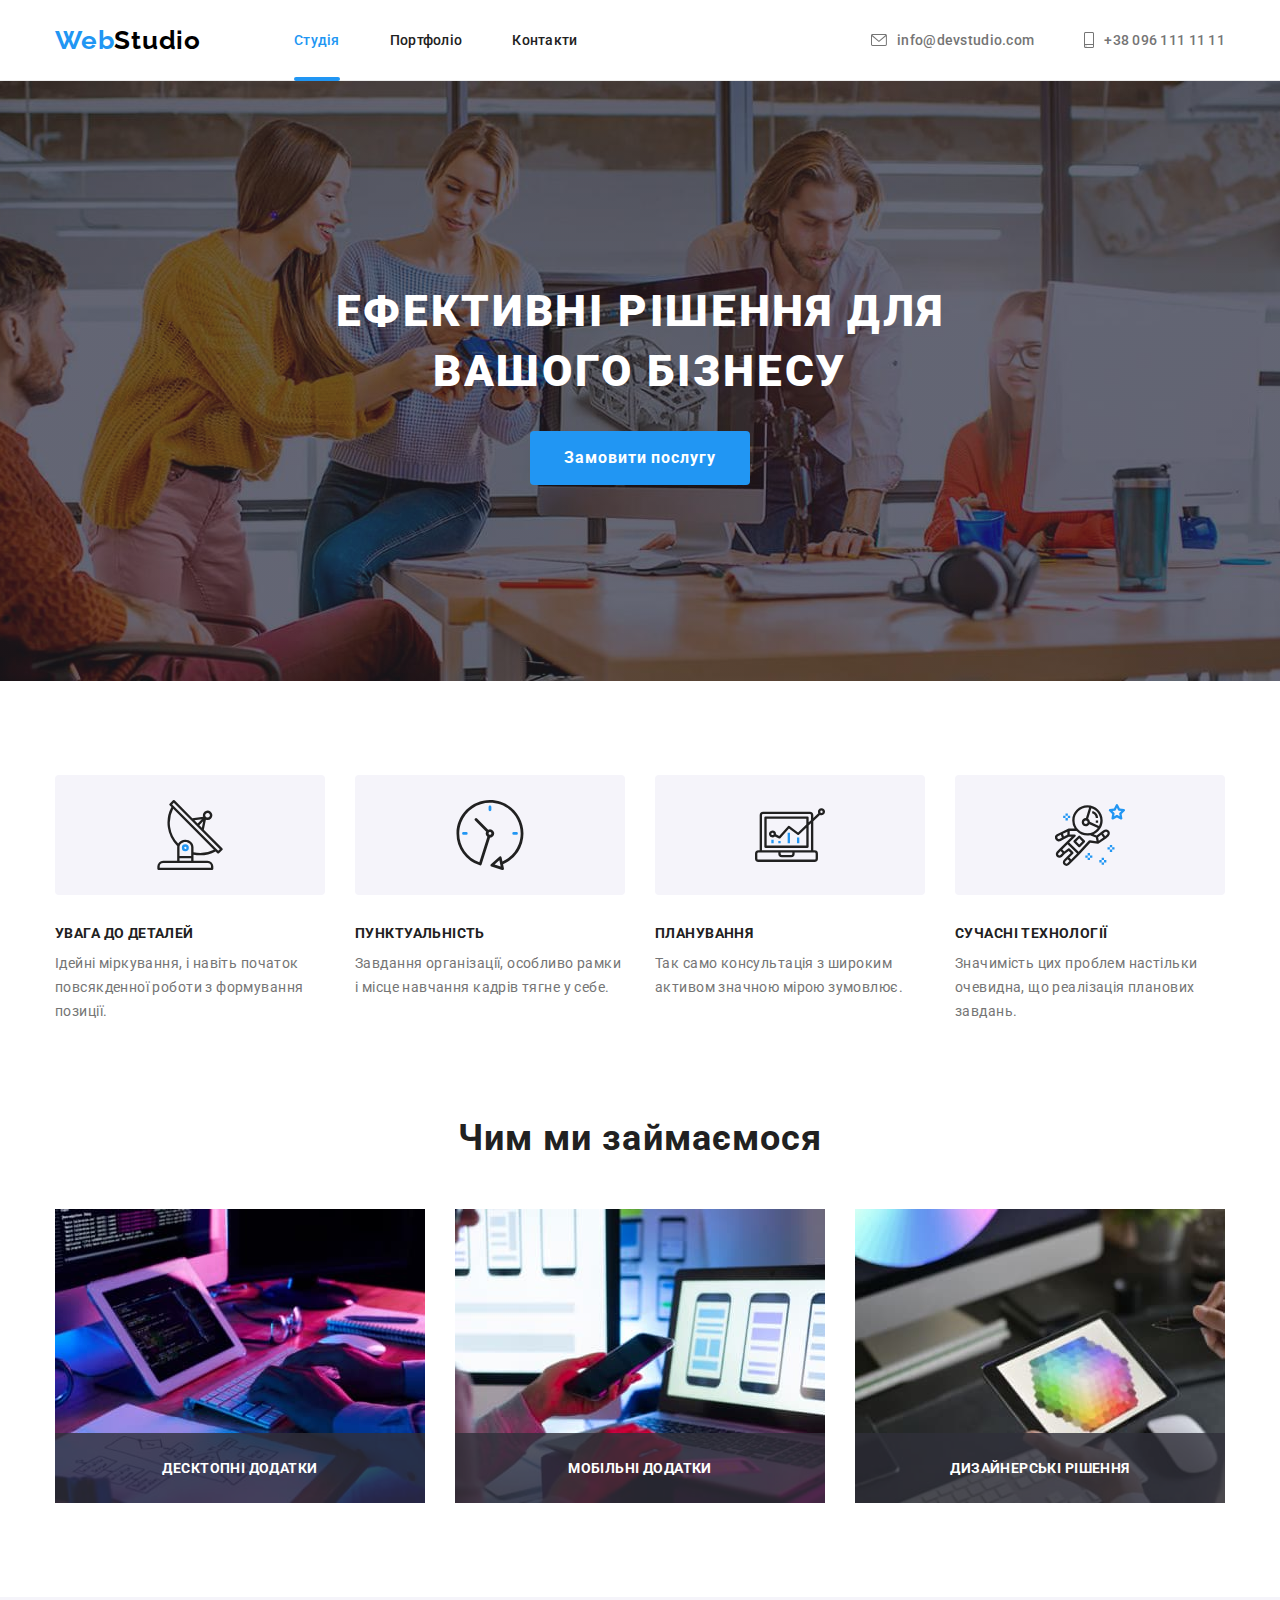
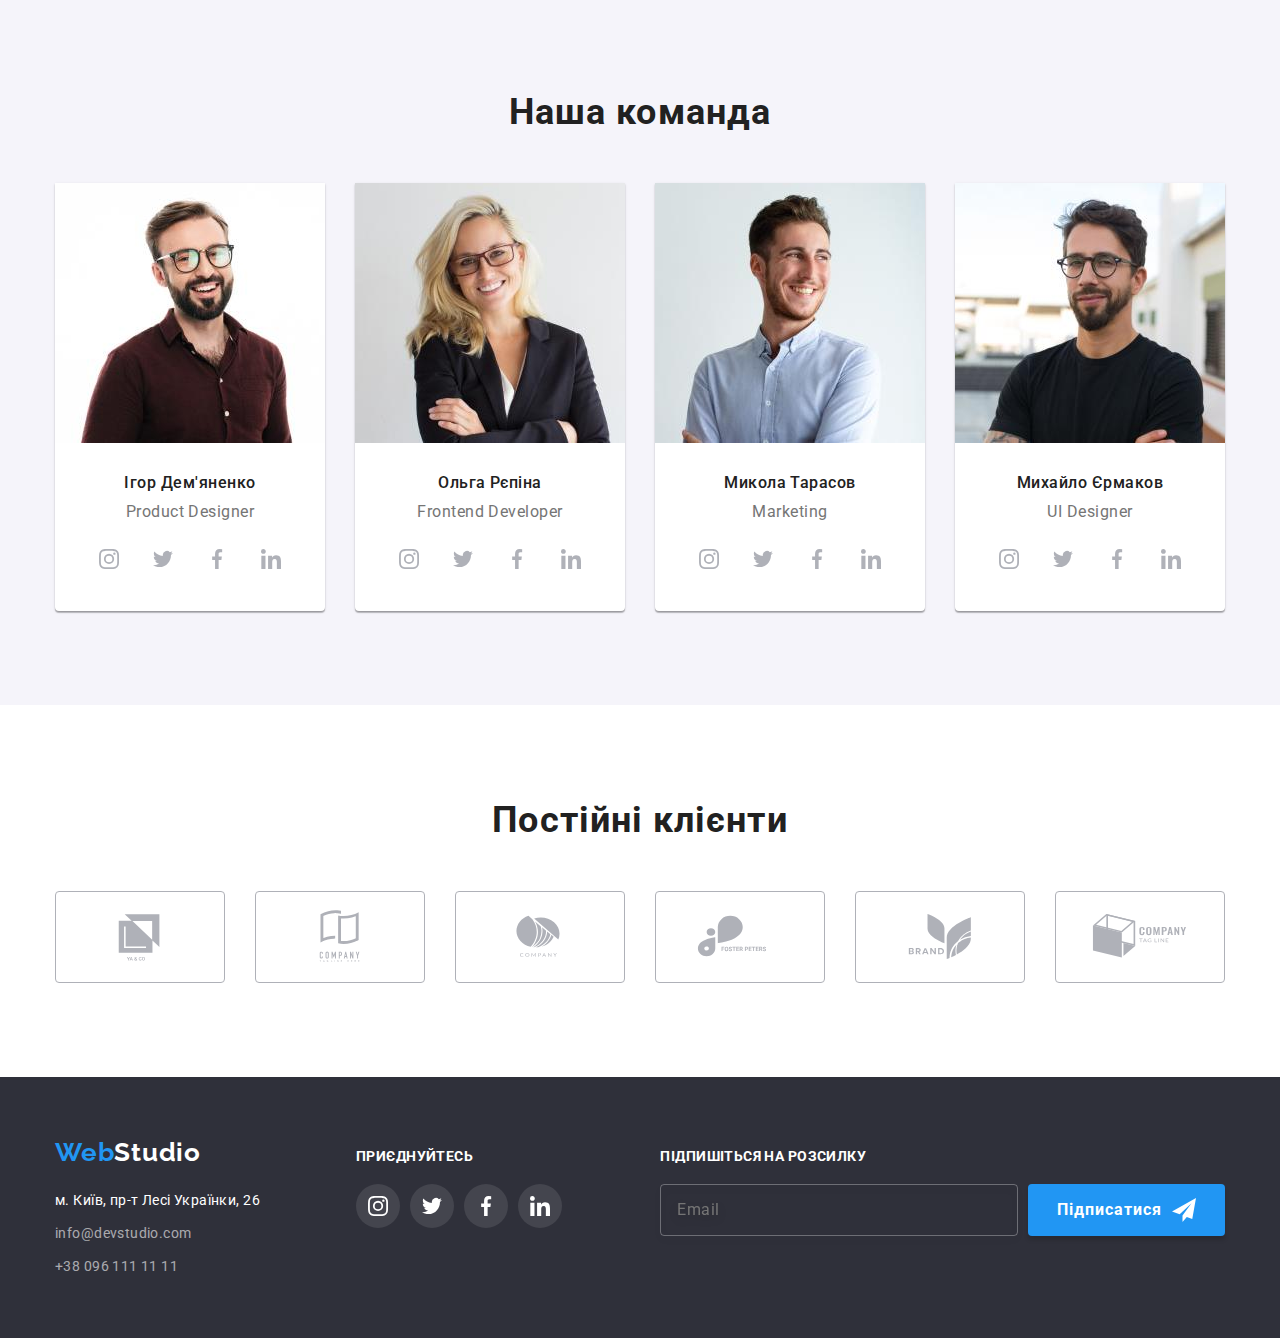
==== commit e06009f2: "fountains homework for review" ====
--- a/index.html
+++ b/index.html
@@ -23,15 +23,16 @@
                 <a class="logo link" href="./index.html"><span class="logo__style">Web</span>Studio</a>
 
                 <ul class="menu__items list">
-                    <li class="menu__item"><a class="menu__nav menu__nav--current link" href="./index.html">Студія</a></li>
+                    <li class="menu__item"><a class="menu__nav menu__nav--current link" href="./index.html">Студія</a>
+                    </li>
                     <li class="menu__item"><a class="menu__nav link" href="./portfolio.html">Портфоліо</a></li>
                     <li class="menu__item"><a class="menu__nav link" href="#contacts">Контакти</a></li>
                 </ul>
             </nav>
 
             <ul class="menu__items menu__items--end list">
-                <li class="menu__item"><a class="menu__nav menu__nav-contact link"
-                        href="mailto:info@devstudio.com"><svg aria-label="email contact" class="mail-icon">
+                <li class="menu__item"><a class="menu__nav menu__nav-contact link" href="mailto:info@devstudio.com"><svg
+                            aria-label="email contact" class="mail-icon">
                             <use href="./images/icons.svg/symbol-defs.svg#icon-envelope"></use>
                         </svg>info@devstudio.com</a></li>
                 <li class="menu__item"><a class="menu__nav menu__nav-contact link" href="tel:+380961111111"><svg
@@ -77,7 +78,8 @@
                                 <use href="./images/icons.svg/symbol-defs.svg#icon-clock"></use>
                             </svg></div>
                         <h3 class="work-features__title">ПУНКТУАЛЬНІСТЬ</h3>
-                        <p class="work-features__text">Завдання організації, особливо рамки і місце навчання кадрів тягне
+                        <p class="work-features__text">Завдання організації, особливо рамки і місце навчання кадрів
+                            тягне
                             у
                             себе.</p>
                     </li>
@@ -109,17 +111,20 @@
 
                 <ul class="work__items list">
                     <li class="work__item">
-                        <div class="wrapper"><img class="work__pic" src="./images/gallery/box-1.jpg" alt="Дестопні додатка" width="370" height="294">
+                        <div class="wrapper"><img class="work__pic" src="./images/gallery/box-1.jpg"
+                                alt="Дестопні додатка" width="370" height="294">
                             <p class="work__name">Десктопні додатки</p>
                         </div>
                     </li>
                     <li class="work__item">
-                        <div class="wrapper"><img class="work__pic" src="./images/gallery/box-2.jpg" alt="Мобільні додатки" width="370" height="294">
+                        <div class="wrapper"><img class="work__pic" src="./images/gallery/box-2.jpg"
+                                alt="Мобільні додатки" width="370" height="294">
                             <p class="work__name">Мобільні додатки</p>
                         </div>
                     </li>
                     <li class="work__item">
-                        <div class="wrapper"><img class="work__pic" src="./images/gallery/box-3.jpg" alt="Стилізація продукту" width="370" height="294">
+                        <div class="wrapper"><img class="work__pic" src="./images/gallery/box-3.jpg"
+                                alt="Стилізація продукту" width="370" height="294">
                             <p class="work__name">Дизайнерські рішення</p>
                         </div>
                     </li>
@@ -134,7 +139,8 @@
 
                 <ul class="team__items list">
                     <li class="team__item">
-                        <img class="photo-commands" src="./images/photos-commands/photo-1.jpg" alt="Ігор Дем'яненко" width="270" height="260">
+                        <img class="photo-commands" src="./images/photos-commands/photo-1.jpg" alt="Ігор Дем'яненко"
+                            width="270" height="260">
                         <div class="content-wrapper">
                             <h3 class="team__name">Ігор Дем'яненко</h3>
                             <p class="team__prof" lang="en">Product Designer</p>
@@ -159,7 +165,8 @@
                         </div>
                     </li>
                     <li class="team__item">
-                        <img class="photo-commands" src="./images/photos-commands/photo-2.jpg" alt="Ольга Рєпіна" width="270" height="260">
+                        <img class="photo-commands" src="./images/photos-commands/photo-2.jpg" alt="Ольга Рєпіна"
+                            width="270" height="260">
                         <div class="content-wrapper">
                             <h3 class="team__name">Ольга Рєпіна</h3>
                             <p class="team__prof" lang="en">Frontend Developer</p>
@@ -184,7 +191,8 @@
                         </div>
                     </li>
                     <li class="team__item">
-                        <img class="photo-commands" src="./images/photos-commands/photo-3.jpg" alt="Микола Тарасов" width="270" height="260">
+                        <img class="photo-commands" src="./images/photos-commands/photo-3.jpg" alt="Микола Тарасов"
+                            width="270" height="260">
                         <div class="content-wrapper">
                             <h3 class="team__name">Микола Тарасов</h3>
                             <p class="team__prof" lang="en">Marketing</p>
@@ -209,7 +217,8 @@
                         </div>
                     </li>
                     <li class="team__item">
-                        <img class="photo-commands" src="./images/photos-commands/photo-4.jpg" alt="Михайло Єрмаков" width="270" height="260">
+                        <img class="photo-commands" src="./images/photos-commands/photo-4.jpg" alt="Михайло Єрмаков"
+                            width="270" height="260">
                         <div class="content-wrapper">
                             <h3 class="team__name">Михайло Єрмаков</h3>
                             <p class="team__prof" lang="en">UI Designer</p>
@@ -276,11 +285,11 @@
 
     <!--Footer page-->
     <footer class="page-footer">
-    
+
         <div class="container page-footer__container">
             <div class="contact-wrap">
                 <a class="logo logo--footer link" href="./index.html"><span class="logo__style">Web</span>Studio</a>
-    
+
                 <address class="contacts" id="contacts">
                     <ul class="page-footer__items list">
                         <li class="page-footer__item"><a class="page-footer__contact link"
@@ -288,7 +297,8 @@
                                 rel="noopener noreferrer nofollow">м. Київ, пр-т Лесі Українки, 26</a></li>
                         <li class="page-footer__item"><a class="page-footer__contact page-footer__contact--color link"
                                 href="mailto:info@devstudio.com">info@devstudio.com</a></li>
-                        <li class="page-footer__item"><a class="page-footer__contact page-footer__contact--color link" href="tel:+380961111111">+38
+                        <li class="page-footer__item"><a class="page-footer__contact page-footer__contact--color link"
+                                href="tel:+380961111111">+38
                                 096
                                 111 11 11</a>
                         </li>
@@ -297,7 +307,7 @@
             </div>
             <div class="social-link-wrapper">
                 <p class="page-footer__text">приєднуйтесь</p>
-    
+
                 <ul class="social-link-items list">
                     <li class="social-link-item"><a class="social-link footers-link" href=""><svg lang="en"
                                 aria-label="instagram" class="social-logo">
@@ -315,12 +325,12 @@
                                 aria-label="linkedin" class="social-logo">
                                 <use href="./images/icons.svg/symbol-defs.svg#icon-linkedin"></use>
                             </svg></a></li>
-                </ul>    
-            </div>
-        
+                </ul>
+            </div>
+
             <form class="page-footer__form" name="subscription">
                 <label class="page-footer__label">
-                    <span class="page-footer__label-text">Підпишіться на розсилку</span>    
+                    <span class="page-footer__label-text">Підпишіться на розсилку</span>
                     <input type="email" class="page-footer__input" name="user-email" placeholder="Email" required>
                 </label>
                 <button type="submit" class="btn-subscription">Підписатися
@@ -330,7 +340,7 @@
                 </button>
             </form>
         </div>
-    
+
     </footer>
 
     <!-- Modal window -->
@@ -347,27 +357,31 @@
                 <label class="modal-window__label">
                     <span class="modal-window__label-text">Ім'я</span>
                     <span class="modal-window__input-wrapper">
-                       <input type="text" class="modal-window__input" required pattern="[a-zA-Zа-яА-ЯіІїЇ']+" name="user-name">
-                    <svg aria-label="user-name" class="modal-window__input-icon"><use href="./images/icons.svg/symbol-defs.svg#icon-user-name"></use></svg> 
+                        <input type="text" class="modal-window__input" required pattern="[a-zA-Zа-яА-ЯіІїЇ']+"
+                            name="user-name">
+                        <svg aria-label="user-name" class="modal-window__input-icon">
+                            <use href="./images/icons.svg/symbol-defs.svg#icon-user-name"></use>
+                        </svg>
                     </span>
-                                        
+
                 </label>
                 <label class="modal-window__label">
                     <span class="modal-window__label-text">Телефон</span>
-                    <span class="modal-window__input-wrapper"><input type="tel" class="modal-window__input" required pattern="[0-9]{3}-[0-9]{3}-[0-9]{2}-[0-9]{2}"
-                        title="xxx-xxx-xx-xx" name="user-phone">
+                    <span class="modal-window__input-wrapper"><input type="tel" class="modal-window__input" required
+                            pattern="[0-9]{3}-[0-9]{3}-[0-9]{2}-[0-9]{2}" title="xxx-xxx-xx-xx" name="user-phone">
                         <svg aria-label="user-phone" class="modal-window__input-icon">
                             <use href="./images/icons.svg/symbol-defs.svg#icon-user-phone"></use>
                         </svg></span>
-                    
+
                 </label>
                 <label class="modal-window__label">
                     <span class="modal-window__label-text">Пошта</span>
                     <span class="modal-window__input-wrapper">
-                     <input type="email" class="modal-window__input" required title="email@mail.com" name="user-email">
-                    <svg aria-label="user-email" class="modal-window__input-icon">
-                        <use href="./images/icons.svg/symbol-defs.svg#icon-user-email"></use>
-                    </svg>   
+                        <input type="email" class="modal-window__input" required title="email@mail.com"
+                            name="user-email">
+                        <svg aria-label="user-email" class="modal-window__input-icon">
+                            <use href="./images/icons.svg/symbol-defs.svg#icon-user-email"></use>
+                        </svg>
                     </span>
                 </label>
                 <label class="modal-window__label-comment">
@@ -377,13 +391,13 @@
                 <label class="modal-window__label-checkbox">
                     <input type="checkbox" class="modal-window__checkbox" name="user-concent" required>
                     <svg class="modal-window__checkbox-icon">
-                            <use class="checkbox-icon" href="./images/icons.svg/symbol-defs.svg#icon-check"></use>
-                        </svg>
+                        <use class="checkbox-icon" href="./images/icons.svg/symbol-defs.svg#icon-check"></use>
+                    </svg>
                     Погоджуюся з розсилкою та
                     приймаю&nbsp;<a class="modal-window__checkbox-link" href="#">Умови
                         договору</a>
                 </label>
-            
+
                 <button type="submit" class="modal-window__submit-btn">Відправити</button>
             </form>
 
--- a/css/main.min.css
+++ b/css/main.min.css
@@ -1 +1 @@
-:root{--primary-font-text: "Roboto", sans-serif;--secondary-font-text: "Raleway", sans-serif;--logo-color: #2196F3;--border-color: #ECECEC;--logo-color-light-background: #000000;--logo-color-dark-background: #FFFFFF;--primary-color-text: #212121;--secondary-color-text: #757575;--text-color-dark-background: #FFFFFF;--active-color-hover-focus: #2196F3;--active-color-hover-focus-btn: #2196F380;--primary-background-color: #FFFFFF;--secondary-background-color: #2F303A;--hero-background-color: #C4C4C4;--background-color-individual-sections: #F5F4FA;--contacts-color-text: rgba(255, 255, 255, 0.6);--primery-icon-color: #AFB1B8;--background-color-icon-dark: rgba(255, 255, 255, 0.1);--active-bgcolor-block-info: rgba(33, 150, 243, 0.9);--background-color-text-in-img: rgba(47, 48, 58, 0.8);--black-text: #000000;--backdrop-background-color: rgba(0, 0, 0, 0.2);--submit-btn-background-color: #188CE8;--footer-input-color-text: rgba(255, 255, 255, 0.6);--transition-duration-timing-func: 250ms cubic-bezier(0.4, 0, 0.2, 1)}.btn-subscription,.company-link,.clients__items,.work__name,.icon-container,.modal-window__label-checkbox,.modal-window__btn--close,.social-link,.social-link-items{display:flex;align-items:center;justify-content:center}.visually-hidden{position:absolute;white-space:nowrap;width:1px;height:1px;overflow:hidden;border:0;padding:0;clip:rect(0 0 0 0);clip-path:inset(50%);margin:-1px}h1,h2,h3,h4,p{margin-top:0;margin-bottom:0}ul,ol{margin-top:0;margin-bottom:0;padding-left:0}.link{text-decoration:none}.list{list-style:none}img{display:block;max-width:100%;height:auto}body{font-family:var(--primary-font-text);background-color:var(--primary-background-color)}.section{padding-top:94px;padding-bottom:94px}.container{width:1200px;margin-left:auto;margin-right:auto;padding-left:15px;padding-right:15px}.logo{margin-right:93px;font-family:var(--secondary-font-text);font-weight:700;font-size:26px;line-height:1.19;letter-spacing:.03em;color:var(--logo-color-light-background)}.logo__style{color:var(--logo-color)}.section-title{font-weight:700;font-size:36px;line-height:1.17;text-align:center;letter-spacing:.03em;color:var(--primary-color-text);margin-bottom:50px}.social-link-items{column-gap:10px}.social-link{width:44px;height:44px;border-radius:50%;color:var(--primery-icon-color);transition:color var(--transition-duration-timing-func),background-color var(--transition-duration-timing-func)}.social-logo{width:20px;height:20px;fill:currentColor}.social-link:hover,.social-link:focus{background-color:var(--active-color-hover-focus);color:var(--text-color-dark-background)}.backdrop{position:fixed;z-index:10;top:0;left:0;width:100%;height:100%;background-color:var(--backdrop-background-color);opacity:1;transition:opacity var(--transition-duration-timing-func),visibility var(--transition-duration-timing-func)}.backdrop.is-hidden{visibility:inherit;opacity:0;pointer-events:none}.backdrop.is-hidden .modal-window{transform:translate(-50%, -50%) scale(1.15)}.modal-window{position:absolute;top:50%;left:50%;width:528px;height:581px;padding:40px;background-color:var(--primary-background-color);box-shadow:0px 1px 3px rgba(0,0,0,.12),0px 1px 1px rgba(0,0,0,.14),0px 2px 1px rgba(0,0,0,.2);border-radius:4px;transform:translate(-50%, -50%) scale(1);transition:transform var(--transition-duration-timing-func)}.modal-window__btn--close{position:absolute;top:8px;right:8px;width:30px;height:30px;border-radius:50%;border:1px solid rgba(0,0,0,.1);color:var(--black-text);background-color:rgba(0,0,0,0);cursor:pointer;padding:0;transition:color var(--transition-duration-timing-func)}.modal-window__btn--close:hover,.modal-window__btn--close:focus{color:var(--active-color-hover-focus)}.modal-window__btn-icon{width:18px;height:18px;fill:currentColor}.modal-window__form{display:flex;flex-direction:column}.modal-window__title{font-weight:700;font-size:20px;line-height:1.15;text-align:center;letter-spacing:.03em;margin-bottom:12px;color:var(--primary-color-text)}.modal-window__label{margin-bottom:10px}.modal-window__label-text{display:block;margin-bottom:4px;font-size:12px;line-height:1.17;letter-spacing:.01em;color:var(--secondary-color-text)}.modal-window__input-wrapper{position:relative;display:block}.modal-window__input{width:100%;height:40px;padding-left:42px;border:1px solid rgba(33,33,33,.2);border-radius:4px;transition:border-color var(--transition-duration-timing-func)}.modal-window__input:focus{outline:none;border-color:var(--active-color-hover-focus)}.modal-window__input-icon{position:absolute;top:50%;left:12px;transform:translateY(-50%);width:18px;height:18px;transition:fill var(--transition-duration-timing-func)}.modal-window__input:focus+.modal-window__input-icon{fill:var(--active-color-hover-focus)}.modal-window__label-comment{margin-bottom:20px}.modal-window__textarea{width:100%;height:120px;padding:12px 16px;border:1px solid rgba(33,33,33,.2);border-radius:4px;resize:none;transition:border-color var(--transition-duration-timing-func)}.modal-window__textarea:focus{outline:none;border-color:var(--active-color-hover-focus)}.modal-window__textarea::placeholder{font-size:12px;line-height:1.17;letter-spacing:.01em;color:rgba(117,117,117,.5)}.modal-window__label-checkbox{margin-bottom:30px}.modal-window__checkbox{position:absolute;-moz-appearance:none;-webkit-appearance:none;appearance:none}.modal-window__checkbox-icon{width:16px;height:15px;margin-right:7px;border:1px solid var(--black-text);border-radius:3px;cursor:pointer;transition:background-color var(--transition-duration-timing-func),border-color var(--transition-duration-timing-func)}.modal-window__checkbox:checked+.modal-window__checkbox-icon{background-color:var(--active-color-hover-focus);border-color:rgba(0,0,0,0)}.modal-window__:focus+.modal-window__checkbox-icon{box-shadow:0 0 0 2px rgba(0,0,0,.8)}.modal-window__label-checkbox{font-size:14px;line-height:1.71;letter-spacing:.03em;color:#757575}.modal-window__checkbox-link{text-decoration-line:underline;color:var(--active-color-hover-focus)}.modal-window__submit-btn{font-family:inherit;font-weight:700;font-size:16px;line-height:1.88;display:block;align-items:center;text-align:center;letter-spacing:.06em;cursor:pointer;color:var(--text-color-dark-background);background-color:var(--submit-btn-background-color);border-radius:4px;border-color:rgba(0,0,0,0);margin:0 auto;padding:10px 52px;transition:background-color var(--transition-duration-timing-func),box-shadow var(--transition-duration-timing-func)}.modal-window__submit-btn:hover,.modal-window__submit-btn:focus{box-shadow:0px 4px 4px rgba(0,0,0,.15);border-radius:4px}.page-header{border-bottom:1px solid var(--border-color)}.container-page-header{display:flex;align-items:center;justify-content:space-between}.menu{display:flex;align-items:center}.menu__items{display:flex}.menu__nav{display:block;padding-top:32px;padding-bottom:32px}.menu__item:not(:last-child){margin-right:50px}.menu__nav{position:relative;font-weight:500;font-size:14px;line-height:1.14;letter-spacing:.02em;color:var(--primary-color-text);transition:color var(--transition-duration-timing-func)}.menu__nav:hover,.menu__nav:focus{color:var(--active-color-hover-focus)}.menu__nav--current{color:var(--active-color-hover-focus)}.menu__nav--current::after{content:"";position:absolute;left:0;bottom:-1px;display:block;width:100%;height:4px;background-color:var(--active-color-hover-focus);border-radius:2px}.menu__items--end{margin-left:auto}.menu__nav-contact{color:var(--secondary-color-text);display:flex;justify-content:center;align-items:center}.mail-icon,.phone-icon{fill:currentColor;margin-right:10px}.mail-icon{width:16px;height:12px}.phone-icon{width:10px;height:16px}.section-hero{padding-top:200px;padding-bottom:200px;max-width:1600px;height:600px;margin-left:auto;margin-right:auto;background-color:var(--hero-background-color);background-image:linear-gradient(rgba(47, 48, 58, 0.4), rgba(47, 48, 58, 0.4)),url(../images/background-img/background-hero.jpg);background-repeat:no-repeat;background-position:center;background-size:cover}.hero-title{font-weight:900;font-size:44px;line-height:1.36;text-align:center;letter-spacing:.06em;text-transform:uppercase;color:var(--text-color-dark-background);width:696px;margin-left:auto;margin-right:auto;margin-bottom:30px}.modele-open-btn{font-family:inherit;font-weight:700;font-size:16px;line-height:1.88;display:block;align-items:center;text-align:center;letter-spacing:.06em;cursor:pointer;color:var(--text-color-dark-background);background-color:var(--active-color-hover-focus);border-radius:4px;border-color:rgba(0,0,0,0);margin:0 auto;padding:10px 32px;transition:background-color var(--transition-duration-timing-func),box-shadow var(--transition-duration-timing-func)}.modele-open-btn:hover,.modele-open-btn:focus{background-color:var(--active-color-hover-focus-btn);box-shadow:0px 4px 4px rgba(0,0,0,.15);border-radius:4px}.work-features__items{display:flex;flex-wrap:wrap;gap:30px}.work-features__items .work-features__item{width:270px}.work-features__item .work-features__title{margin-bottom:10px}.icon-container{width:270px;height:120px;margin-bottom:30px;background-color:var(--background-color-individual-sections);border-radius:4px}.features-icon{width:70px;height:70px}.work-features__title{font-weight:700;font-size:14px;line-height:1.14;letter-spacing:.03em;text-transform:uppercase;color:var(--primary-color-text)}.work-features__text{font-size:14px;line-height:1.71;letter-spacing:.03em;color:var(--secondary-color-text)}.work{padding-top:0}.work__items{display:flex;flex-wrap:wrap;gap:30px}.wrapper{position:relative}.work__name{position:absolute;left:0;bottom:0;width:100%;height:70px;background-color:var(--background-color-text-in-img);font-weight:700;font-size:14px;line-height:1.14;text-align:center;letter-spacing:.03em;text-transform:uppercase;color:var(--text-color-dark-background)}.section--gray-bg{background-color:var(--background-color-individual-sections)}.team__items{display:flex;flex-wrap:wrap;gap:30px}.team__item{background:var(--primary-background-color);box-shadow:0px 1px 3px rgba(0,0,0,.12),0px 1px 1px rgba(0,0,0,.14),0px 2px 1px rgba(0,0,0,.2);border-radius:0px 0px 4px 4px}.content-wrapper{display:flex;flex-direction:column;width:270px;padding-top:30px;padding-bottom:30px}.team__name{font-weight:500;font-size:16px;line-height:1.19;text-align:center;letter-spacing:.03em;color:var(--primary-color-text);margin-bottom:10px}.team__prof{font-size:16px;line-height:1.19;text-align:center;letter-spacing:.03em;color:var(--secondary-color-text);margin-bottom:16px}.clients__items{gap:30px}.company-link{width:170px;height:92px;border:1px solid var(--primery-icon-color);border-radius:4px;color:var(--primery-icon-color);transition:color var(--transition-duration-timing-func),border-color var(--transition-duration-timing-func)}.company-link:hover,.company-link:focus{color:var(--active-color-hover-focus);border-color:var(--active-color-hover-focus)}.company-icon{width:106px;height:60px;fill:currentColor}.page-footer{background:var(--secondary-background-color);padding-top:60px;padding-bottom:60px}.page-footer__container{display:flex;align-items:baseline}.contact-wrap{display:flex;flex-direction:column;align-items:start;width:231px}.logo--footer{color:var(--logo-color-dark-background);margin-bottom:20px}.page-footer__item:not(:last-child){margin-bottom:9px}.page-footer__contact{font-style:normal;font-size:14px;line-height:1.71;letter-spacing:.03em;color:var(--text-color-dark-background);transition:color var(--transition-duration-timing-func)}.page-footer__contact:hover,.page-footer__contact:focus{color:var(--active-color-hover-focus)}.page-footer__contact--color{color:var(--contacts-color-text);transition:color var(--transition-duration-timing-func)}.social-link-wrapper{margin-left:70px}.page-footer__text{font-weight:700;font-size:14px;line-height:1.14;letter-spacing:.03em;text-transform:uppercase;color:var(--text-color-dark-background);margin-bottom:20px}.footers-link{background-color:var(--background-color-icon-dark);color:var(--text-color-dark-background)}.page-footer__form{display:flex;align-items:flex-end;margin-left:auto}.page-footer__label{display:flex;flex-direction:column}.page-footer__label-text{display:block;margin-bottom:20px;font-weight:700;font-size:14px;line-height:1.14;letter-spacing:.03em;text-transform:uppercase;color:var(--text-color-dark-background)}.page-footer__input{width:358px;padding:15px 16px;font-size:16px;line-height:1.25;display:flex;align-items:center;letter-spacing:.03em;color:var(--footer-input-color-text);background-color:rgba(0,0,0,0);border:1px solid rgba(255,255,255,.3);filter:drop-shadow(0px 4px 4px rgba(0, 0, 0, 0.15));border-radius:4px}.btn-subscription{font-weight:700;font-size:16px;line-height:1.88;letter-spacing:.06em;padding:10px 28px;margin-left:10px;color:var(--text-color-dark-background);background:var(--active-color-hover-focus);box-shadow:0px 4px 4px rgba(0,0,0,.15);border:1px solid rgba(0,0,0,0);border-radius:4px;cursor:pointer;transition:background-color var(--transition-duration-timing-func)}.btn-subscription:hover,.btn-subscription:focus{background-color:var(--active-color-hover-focus-btn)}.icon-subscription{width:24px;height:24px;margin-left:10px;fill:currentColor}/*# sourceMappingURL=main.min.css.map */+:root{--primary-font-text: "Roboto", sans-serif;--secondary-font-text: "Raleway", sans-serif;--logo-color: #2196F3;--border-color: #ECECEC;--logo-color-light-background: #000000;--logo-color-dark-background: #FFFFFF;--primary-color-text: #212121;--secondary-color-text: #757575;--text-color-dark-background: #FFFFFF;--active-color-hover-focus: #2196F3;--active-color-hover-focus-btn: #2196F380;--primary-background-color: #FFFFFF;--secondary-background-color: #2F303A;--hero-background-color: #C4C4C4;--background-color-individual-sections: #F5F4FA;--contacts-color-text: rgba(255, 255, 255, 0.6);--primery-icon-color: #AFB1B8;--background-color-icon-dark: rgba(255, 255, 255, 0.1);--active-bgcolor-block-info: rgba(33, 150, 243, 0.9);--background-color-text-in-img: rgba(47, 48, 58, 0.8);--black-text: #000000;--backdrop-background-color: rgba(0, 0, 0, 0.2);--submit-btn-background-color: #188CE8;--footer-input-color-text: rgba(255, 255, 255, 0.6);--transition-duration-timing-func: 250ms cubic-bezier(0.4, 0, 0.2, 1)}.btn-subscription,.company-link,.clients__items,.work__name,.icon-container,.modal-window__label-checkbox,.modal-window__btn--close,.social-link,.social-link-items{display:flex;align-items:center;justify-content:center}.visually-hidden{position:absolute;white-space:nowrap;width:1px;height:1px;overflow:hidden;border:0;padding:0;clip:rect(0 0 0 0);clip-path:inset(50%);margin:-1px}h1,h2,h3,h4,p{margin-top:0;margin-bottom:0}ul,ol{margin-top:0;margin-bottom:0;padding-left:0}.link{text-decoration:none}.list{list-style:none}img{display:block;max-width:100%;height:auto}body{font-family:var(--primary-font-text);background-color:var(--primary-background-color)}.section{padding-top:94px;padding-bottom:94px}.container{width:1200px;margin-left:auto;margin-right:auto;padding-left:15px;padding-right:15px}.logo{margin-right:93px;font-family:var(--secondary-font-text);font-weight:700;font-size:26px;line-height:1.1923076923;letter-spacing:.03em;color:var(--logo-color-light-background)}.logo__style{color:var(--logo-color)}.section-title{font-weight:700;font-size:36px;line-height:1.1666666667;text-align:center;letter-spacing:.03em;color:var(--primary-color-text);margin-bottom:50px}.social-link-items{column-gap:10px}.social-link{width:44px;height:44px;border-radius:50%;color:var(--primery-icon-color);transition:color var(--transition-duration-timing-func),background-color var(--transition-duration-timing-func)}.social-logo{width:20px;height:20px;fill:currentColor}.social-link:hover,.social-link:focus{background-color:var(--active-color-hover-focus);color:var(--text-color-dark-background)}.backdrop{position:fixed;z-index:10;top:0;left:0;width:100%;height:100%;background-color:var(--backdrop-background-color);opacity:1;transition:opacity var(--transition-duration-timing-func),visibility var(--transition-duration-timing-func)}.backdrop.is-hidden{visibility:inherit;opacity:0;pointer-events:none}.backdrop.is-hidden .modal-window{transform:translate(-50%, -50%) scale(1.15)}.modal-window{position:absolute;top:50%;left:50%;width:528px;height:581px;padding:40px;background-color:var(--primary-background-color);box-shadow:0px 1px 3px rgba(0,0,0,.12),0px 1px 1px rgba(0,0,0,.14),0px 2px 1px rgba(0,0,0,.2);border-radius:4px;transform:translate(-50%, -50%) scale(1);transition:transform var(--transition-duration-timing-func)}.modal-window__btn--close{position:absolute;top:8px;right:8px;width:30px;height:30px;border-radius:50%;border:1px solid rgba(0,0,0,.1);color:var(--black-text);background-color:rgba(0,0,0,0);cursor:pointer;padding:0;transition:color var(--transition-duration-timing-func)}.modal-window__btn--close:hover,.modal-window__btn--close:focus{color:var(--active-color-hover-focus)}.modal-window__btn-icon{width:18px;height:18px;fill:currentColor}.modal-window__form{display:flex;flex-direction:column}.modal-window__title{font-weight:700;font-size:20px;line-height:1.15;text-align:center;letter-spacing:.03em;margin-bottom:12px;color:var(--primary-color-text)}.modal-window__label{margin-bottom:10px}.modal-window__label-text{display:block;margin-bottom:4px;font-size:12px;line-height:1.1666666667;letter-spacing:.01em;color:var(--secondary-color-text)}.modal-window__input-wrapper{position:relative;display:block}.modal-window__input{width:100%;height:40px;padding-left:42px;border:1px solid rgba(33,33,33,.2);border-radius:4px;transition:border-color var(--transition-duration-timing-func)}.modal-window__input:focus{outline:none;border-color:var(--active-color-hover-focus)}.modal-window__input-icon{position:absolute;top:50%;left:12px;transform:translateY(-50%);width:18px;height:18px;transition:fill var(--transition-duration-timing-func)}.modal-window__input:focus+.modal-window__input-icon{fill:var(--active-color-hover-focus)}.modal-window__label-comment{margin-bottom:20px}.modal-window__textarea{width:100%;height:120px;padding:12px 16px;border:1px solid rgba(33,33,33,.2);border-radius:4px;resize:none;transition:border-color var(--transition-duration-timing-func)}.modal-window__textarea:focus{outline:none;border-color:var(--active-color-hover-focus)}.modal-window__textarea::placeholder{font-size:12px;line-height:1.1666666667;letter-spacing:.01em;color:rgba(117,117,117,.5)}.modal-window__label-checkbox{margin-bottom:30px;font-size:14px;line-height:1.7142857143;letter-spacing:.03em;color:#757575}.modal-window__checkbox{position:absolute;-moz-appearance:none;-webkit-appearance:none;appearance:none}.modal-window__checkbox-icon{width:16px;height:15px;margin-right:7px;border:1px solid var(--black-text);border-radius:3px;cursor:pointer;transition:background-color var(--transition-duration-timing-func),border-color var(--transition-duration-timing-func)}.modal-window__checkbox:checked+.modal-window__checkbox-icon{background-color:var(--active-color-hover-focus);border-color:rgba(0,0,0,0)}.modal-window__checkbox:focus+.modal-window__checkbox-icon{box-shadow:0 0 0 2px rgba(0,0,0,.8)}.modal-window__checkbox-link{text-decoration-line:underline;color:var(--active-color-hover-focus)}.modal-window__submit-btn{font-family:inherit;font-weight:700;font-size:16px;line-height:1.875;display:block;align-items:center;text-align:center;letter-spacing:.06em;cursor:pointer;color:var(--text-color-dark-background);background-color:var(--submit-btn-background-color);border-radius:4px;border-color:rgba(0,0,0,0);margin:0 auto;padding:10px 52px;transition:background-color var(--transition-duration-timing-func),box-shadow var(--transition-duration-timing-func)}.modal-window__submit-btn:hover,.modal-window__submit-btn:focus{box-shadow:0px 4px 4px rgba(0,0,0,.15);border-radius:4px}.page-header{border-bottom:1px solid var(--border-color)}.container-page-header{display:flex;align-items:center;justify-content:space-between}.menu{display:flex;align-items:center}.menu__items{display:flex}.menu__nav{display:block;padding-top:32px;padding-bottom:32px}.menu__item:not(:last-child){margin-right:50px}.menu__nav{position:relative;font-weight:500;font-size:14px;line-height:1.1428571429;letter-spacing:.02em;color:var(--primary-color-text);transition:color var(--transition-duration-timing-func)}.menu__nav:hover,.menu__nav:focus{color:var(--active-color-hover-focus)}.menu__nav--current{color:var(--active-color-hover-focus)}.menu__nav--current::after{content:"";position:absolute;left:0;bottom:-1px;display:block;width:100%;height:4px;background-color:var(--active-color-hover-focus);border-radius:2px}.menu__items--end{margin-left:auto}.menu__nav-contact{color:var(--secondary-color-text);display:flex;justify-content:center;align-items:center}.mail-icon,.phone-icon{fill:currentColor;margin-right:10px}.mail-icon{width:16px;height:12px}.phone-icon{width:10px;height:16px}.section-hero{padding-top:200px;padding-bottom:200px;max-width:1600px;height:600px;margin-left:auto;margin-right:auto;background-color:var(--hero-background-color);background-image:linear-gradient(rgba(47, 48, 58, 0.4), rgba(47, 48, 58, 0.4)),url(../images/background-img/background-hero.jpg);background-repeat:no-repeat;background-position:center;background-size:cover}.hero-title{font-weight:900;font-size:44px;line-height:1.3636363636;text-align:center;letter-spacing:.06em;text-transform:uppercase;color:var(--text-color-dark-background);width:696px;margin-left:auto;margin-right:auto;margin-bottom:30px}.modele-open-btn{font-family:inherit;font-weight:700;font-size:16px;line-height:1.875;display:block;align-items:center;text-align:center;letter-spacing:.06em;cursor:pointer;color:var(--text-color-dark-background);background-color:var(--active-color-hover-focus);border-radius:4px;border-color:rgba(0,0,0,0);margin:0 auto;padding:10px 32px;transition:background-color var(--transition-duration-timing-func),box-shadow var(--transition-duration-timing-func)}.modele-open-btn:hover,.modele-open-btn:focus{background-color:var(--active-color-hover-focus-btn);box-shadow:0px 4px 4px rgba(0,0,0,.15);border-radius:4px}.work-features__items{display:flex;flex-wrap:wrap;gap:30px}.work-features__items .work-features__item{width:270px}.work-features__item .work-features__title{margin-bottom:10px}.icon-container{width:270px;height:120px;margin-bottom:30px;background-color:var(--background-color-individual-sections);border-radius:4px}.features-icon{width:70px;height:70px}.work-features__title{font-weight:700;font-size:14px;line-height:1.1428571429;letter-spacing:.03em;text-transform:uppercase;color:var(--primary-color-text)}.work-features__text{font-size:14px;line-height:1.7142857143;letter-spacing:.03em;color:var(--secondary-color-text)}.work{padding-top:0}.work__items{display:flex;flex-wrap:wrap;gap:30px}.wrapper{position:relative}.work__name{position:absolute;left:0;bottom:0;width:100%;height:70px;background-color:var(--background-color-text-in-img);font-weight:700;font-size:14px;line-height:1.1428571429;text-align:center;letter-spacing:.03em;text-transform:uppercase;color:var(--text-color-dark-background)}.section--gray-bg{background-color:var(--background-color-individual-sections)}.team__items{display:flex;flex-wrap:wrap;gap:30px}.team__item{background:var(--primary-background-color);box-shadow:0px 1px 3px rgba(0,0,0,.12),0px 1px 1px rgba(0,0,0,.14),0px 2px 1px rgba(0,0,0,.2);border-radius:0px 0px 4px 4px}.content-wrapper{display:flex;flex-direction:column;width:270px;padding-top:30px;padding-bottom:30px}.team__name{font-weight:500;font-size:16px;line-height:1.1875;text-align:center;letter-spacing:.03em;color:var(--primary-color-text);margin-bottom:10px}.team__prof{font-size:16px;line-height:1.1875;text-align:center;letter-spacing:.03em;color:var(--secondary-color-text);margin-bottom:16px}.clients__items{gap:30px}.company-link{width:170px;height:92px;border:1px solid var(--primery-icon-color);border-radius:4px;color:var(--primery-icon-color);transition:color var(--transition-duration-timing-func),border-color var(--transition-duration-timing-func)}.company-link:hover,.company-link:focus{color:var(--active-color-hover-focus);border-color:var(--active-color-hover-focus)}.company-icon{width:106px;height:60px;fill:currentColor}.page-footer{background:var(--secondary-background-color);padding-top:60px;padding-bottom:60px}.page-footer__container{display:flex;align-items:baseline}.contact-wrap{display:flex;flex-direction:column;align-items:start;width:231px}.logo--footer{color:var(--logo-color-dark-background);margin-bottom:20px}.page-footer__item:not(:last-child){margin-bottom:9px}.page-footer__contact{font-style:normal;font-size:14px;line-height:1.7142857143;letter-spacing:.03em;color:var(--text-color-dark-background);transition:color var(--transition-duration-timing-func)}.page-footer__contact:hover,.page-footer__contact:focus{color:var(--active-color-hover-focus)}.page-footer__contact--color{color:var(--contacts-color-text);transition:color var(--transition-duration-timing-func)}.social-link-wrapper{margin-left:70px}.page-footer__text{font-weight:700;font-size:14px;line-height:1.1428571429;letter-spacing:.03em;text-transform:uppercase;color:var(--text-color-dark-background);margin-bottom:20px}.footers-link{background-color:var(--background-color-icon-dark);color:var(--text-color-dark-background)}.page-footer__form{display:flex;align-items:flex-end;margin-left:auto}.page-footer__label{display:flex;flex-direction:column}.page-footer__label-text{display:block;margin-bottom:20px;font-weight:700;font-size:14px;line-height:1.1428571429;letter-spacing:.03em;text-transform:uppercase;color:var(--text-color-dark-background)}.page-footer__input{width:358px;padding:15px 16px;font-size:16px;line-height:1.25;display:flex;align-items:center;letter-spacing:.03em;color:var(--footer-input-color-text);background-color:rgba(0,0,0,0);border:1px solid rgba(255,255,255,.3);filter:drop-shadow(0px 4px 4px rgba(0, 0, 0, 0.15));border-radius:4px}.btn-subscription{font-weight:700;font-size:16px;line-height:1.875;letter-spacing:.06em;padding:10px 28px;margin-left:10px;color:var(--text-color-dark-background);background:var(--active-color-hover-focus);box-shadow:0px 4px 4px rgba(0,0,0,.15);border:1px solid rgba(0,0,0,0);border-radius:4px;cursor:pointer;transition:background-color var(--transition-duration-timing-func)}.btn-subscription:hover,.btn-subscription:focus{background-color:var(--active-color-hover-focus-btn)}.icon-subscription{width:24px;height:24px;margin-left:10px;fill:currentColor}.container-portfolio{display:flex;flex-direction:column;align-items:center}.page-portfolio__btn-items{display:flex;flex-wrap:wrap;gap:8px;margin-bottom:50px}.selection-btn{font-family:inherit;font-weight:500;font-size:16px;line-height:1.625;text-align:center;letter-spacing:.03em;cursor:pointer;color:var(--primary-color-text);background:var(--background-color-individual-sections);border-radius:4px;border-color:rgba(0,0,0,0);padding:6px 22px;transition:color var(--transition-duration-timing-func),background-color var(--transition-duration-timing-func),box-shadow var(--transition-duration-timing-func)}.selection-btn:hover,.selection-btn:focus{color:var(--text-color-dark-background);background:var(--active-color-hover-focus);box-shadow:0px 3px 1px rgba(0,0,0,.1),0px 1px 2px rgba(0,0,0,.08),0px 2px 2px rgba(0,0,0,.12)}.page-portfolio__items{display:flex;flex-wrap:wrap;gap:30px}.page-portfolio__item{width:370px}.page-portfolio__link-work{display:inline-block;text-decoration:none;color:inherit;transition:box-shadow var(--transition-duration-timing-func)}.page-portfolio__link-work:hover,.page-portfolio__link-work:focus{box-shadow:0px 1px 1px rgba(0,0,0,.12),0px 4px 4px rgba(0,0,0,.06),1px 4px 6px rgba(0,0,0,.16)}.wrapper-img{position:relative;overflow:hidden}.page-portfolio__work-info{position:absolute;top:0;left:0;overflow:auto;width:100%;height:100%;padding:63px 23px;font-size:18px;line-height:1.5555555556;letter-spacing:.03em;color:var(--text-color-dark-background);background-color:var(--active-bgcolor-block-info);transform:translateY(100%);transition:transform var(--transition-duration-timing-func)}.page-portfolio__link-work:hover .page-portfolio__work-info,.page-portfolio__link-work:focus .page-portfolio__work-info{transform:translateY(0)}.text-wrapper{border:1px solid var(--border-color);border-top:0px;padding:20px 24px}.page-portfolio__name-work{font-weight:700;font-size:18px;line-height:2;letter-spacing:.06em;color:var(--primary-color-text);margin-bottom:4px}.page-portfolio__type-work{font-size:16px;line-height:1.875;letter-spacing:.03em;color:var(--secondary-color-text)}.subscription{display:flex;justify-content:end;align-items:center;margin-left:auto}/*# sourceMappingURL=main.min.css.map */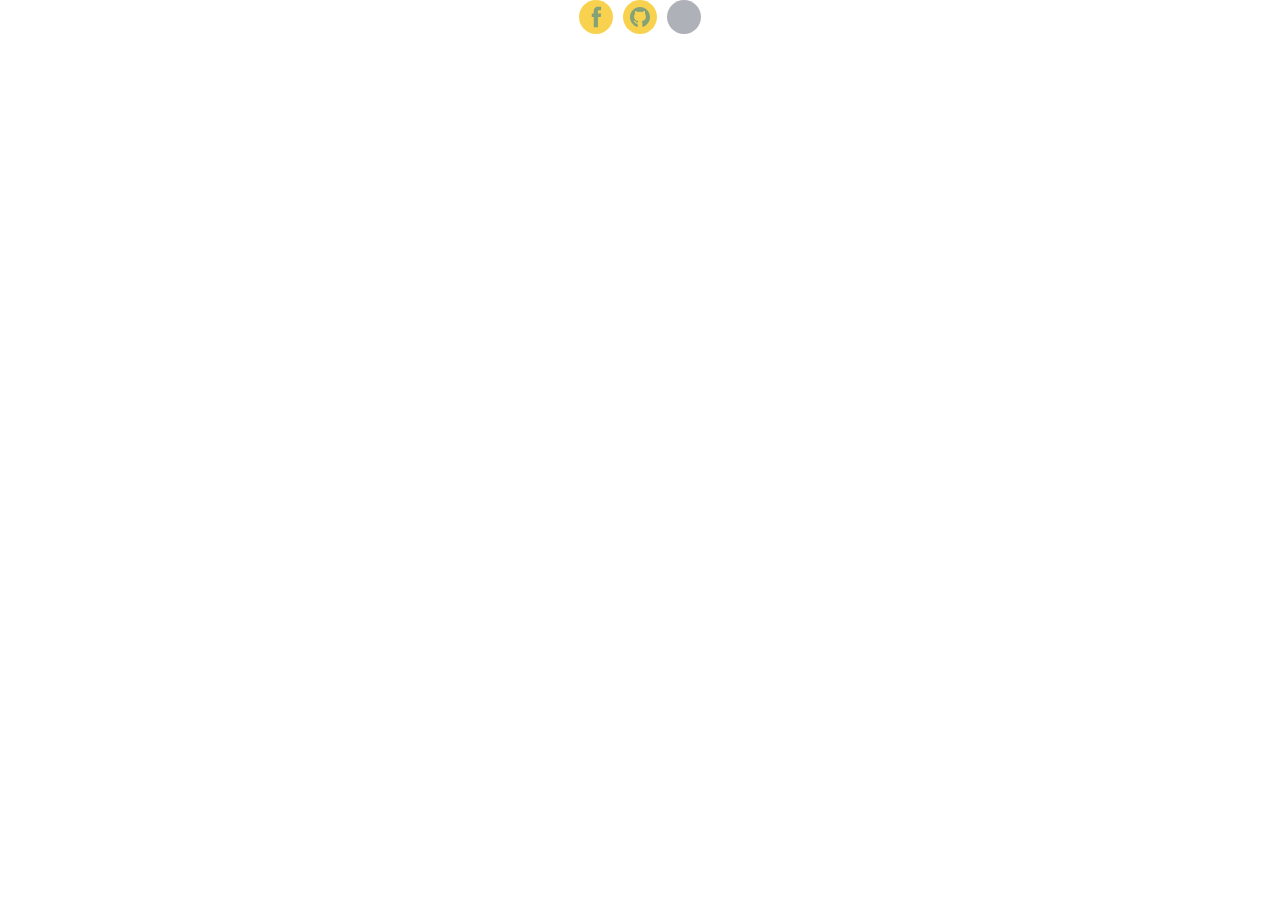
==== commit 63499a02: "fixed" ====
--- a/index.html
+++ b/index.html
@@ -17,7 +17,7 @@
 
 <body>
     <!-- Pege header -->
-    <header class="page-header">
+    <!-- <header class="page-header">
         <div class="container container-page-header">
             <nav class="menu">
                 <a class="logo link" href="./index.html"><span class="logo__style">Web</span>Studio</a>
@@ -40,13 +40,19 @@
                             <use href="./images/icons.svg/symbol-defs.svg#icon-smartphone"></use>
                         </svg>+38 096 111 11 11</a></li>
             </ul>
+
+            <button class="menu__button" type="button">
+                <svg class="menu__button-icon" aria-label="open mobile menu button">
+                    <use></use>
+                </svg>
+            </button>
         </div>
-    </header>
+    </header> -->
 
     <!--Main content-->
     <main class="main-page">
         <!--Hero контенту-->
-        <section class="section-hero">
+        <!-- <section class="section-hero">
             <div class="container">
                 <h1 class="hero-title">Ефективні рішення для вашого бізнесу</h1>
 
@@ -55,10 +61,10 @@
                 </button>
 
             </div>
-        </section>
+        </section> -->
 
         <!--Особливості роботи WebStudio-->
-        <section class="section work-features">
+        <!-- <section class="section work-features">
 
             <div class="container">
                 <h2 class="section-title visually-hidden">Наші переваги</h2>
@@ -102,10 +108,10 @@
                 </ul>
             </div>
 
-        </section>
+        </section> -->
 
         <!--Роботи WebStudio-->
-        <section class="section work">
+        <!-- <section class="section work">
             <div class="container">
                 <h2 class="section-title">Чим ми займаємося</h2>
 
@@ -131,9 +137,9 @@
                 </ul>
             </div>
 
-        </section>
+        </section> -->
         <!--Команда WebStudio-->
-        <section class=" section section--gray-bg team">
+        <!-- <section class=" section section--gray-bg team">
             <div class="container">
                 <h2 class="section-title">Наша команда</h2>
 
@@ -245,10 +251,10 @@
                 </ul>
             </div>
 
-        </section>
+        </section> -->
 
         <!-- Постійні Клієнти -->
-        <section class="section clients">
+        <!-- <section class="section clients">
             <div class="container">
                 <h2 class="section-title">Постійні клієнти</h2>
 
@@ -279,12 +285,12 @@
                             </svg></a></li>
                 </ul>
             </div>
-        </section>
+        </section> -->
 
     </main>
 
     <!--Footer page-->
-    <footer class="page-footer">
+    <!-- <footer class="page-footer">
 
         <div class="container page-footer__container">
             <div class="contact-wrap">
@@ -341,10 +347,10 @@
             </form>
         </div>
 
-    </footer>
+    </footer> -->
 
     <!-- Modal window -->
-    <div class="backdrop is-hidden" data-modal>
+    <!-- <div class="backdrop is-hidden" data-modal>
         <div class="modal-window">
             <button class="modal-window__btn--close" type="button" data-modal-close><svg aria-label=" button close"
                     class="modal-window__btn-icon">
@@ -401,7 +407,23 @@
                 <button type="submit" class="modal-window__submit-btn">Відправити</button>
             </form>
 
-        </div>
+        </div>   
+    </div> -->
+
+    <div>
+        <ul class="social-link-items list">
+            <li class="social-link-item"><a class="social-link" href=""><svg lang="en" aria-label="instagram"
+                        class="social-logo">
+                        <use href="./images/icons.svg/symbol-defs2.svg#icon-facebook"></use>
+                    </svg></a></li>
+            <li class="social-link-item"><a class="social-link" href=""><svg lang="en" aria-label="twitter" class="social-logo">
+                        <use href="./images/icons.svg/symbol-defs2.svg#icon-github"></use>
+                    </svg></a></li>
+            <li class="social-link-item"><a class="social-link" href=""><svg lang="en" aria-label="facebook"
+                        class="social-logo">
+                        <use href="./images/icons.svg/symbol-defs2.svg#icon-telegram"></use>
+                    </svg></a></li>
+        </ul>
     </div>
 
     <script src="./js/modal.js"></script>
--- a/css/main.min.css
+++ b/css/main.min.css
@@ -1 +1 @@
-:root{--primary-font-text: "Roboto", sans-serif;--secondary-font-text: "Raleway", sans-serif;--logo-color: #2196F3;--border-color: #ECECEC;--logo-color-light-background: #000000;--logo-color-dark-background: #FFFFFF;--primary-color-text: #212121;--secondary-color-text: #757575;--text-color-dark-background: #FFFFFF;--active-color-hover-focus: #2196F3;--active-color-hover-focus-btn: #2196F380;--primary-background-color: #FFFFFF;--secondary-background-color: #2F303A;--hero-background-color: #C4C4C4;--background-color-individual-sections: #F5F4FA;--contacts-color-text: rgba(255, 255, 255, 0.6);--primery-icon-color: #AFB1B8;--background-color-icon-dark: rgba(255, 255, 255, 0.1);--active-bgcolor-block-info: rgba(33, 150, 243, 0.9);--background-color-text-in-img: rgba(47, 48, 58, 0.8);--black-text: #000000;--backdrop-background-color: rgba(0, 0, 0, 0.2);--submit-btn-background-color: #188CE8;--footer-input-color-text: rgba(255, 255, 255, 0.6);--transition-duration-timing-func: 250ms cubic-bezier(0.4, 0, 0.2, 1)}.btn-subscription,.company-link,.clients__items,.work__name,.icon-container,.modal-window__label-checkbox,.modal-window__btn--close,.social-link,.social-link-items{display:flex;align-items:center;justify-content:center}.visually-hidden{position:absolute;white-space:nowrap;width:1px;height:1px;overflow:hidden;border:0;padding:0;clip:rect(0 0 0 0);clip-path:inset(50%);margin:-1px}h1,h2,h3,h4,p{margin-top:0;margin-bottom:0}ul,ol{margin-top:0;margin-bottom:0;padding-left:0}.link{text-decoration:none}.list{list-style:none}img{display:block;max-width:100%;height:auto}body{font-family:var(--primary-font-text);background-color:var(--primary-background-color)}.section{padding-top:94px;padding-bottom:94px}.container{width:1200px;margin-left:auto;margin-right:auto;padding-left:15px;padding-right:15px}.logo{margin-right:93px;font-family:var(--secondary-font-text);font-weight:700;font-size:26px;line-height:1.1923076923;letter-spacing:.03em;color:var(--logo-color-light-background)}.logo__style{color:var(--logo-color)}.section-title{font-weight:700;font-size:36px;line-height:1.1666666667;text-align:center;letter-spacing:.03em;color:var(--primary-color-text);margin-bottom:50px}.social-link-items{column-gap:10px}.social-link{width:44px;height:44px;border-radius:50%;color:var(--primery-icon-color);transition:color var(--transition-duration-timing-func),background-color var(--transition-duration-timing-func)}.social-logo{width:20px;height:20px;fill:currentColor}.social-link:hover,.social-link:focus{background-color:var(--active-color-hover-focus);color:var(--text-color-dark-background)}.backdrop{position:fixed;z-index:10;top:0;left:0;width:100%;height:100%;background-color:var(--backdrop-background-color);opacity:1;transition:opacity var(--transition-duration-timing-func),visibility var(--transition-duration-timing-func)}.backdrop.is-hidden{visibility:inherit;opacity:0;pointer-events:none}.backdrop.is-hidden .modal-window{transform:translate(-50%, -50%) scale(1.15)}.modal-window{position:absolute;top:50%;left:50%;width:528px;height:581px;padding:40px;background-color:var(--primary-background-color);box-shadow:0px 1px 3px rgba(0,0,0,.12),0px 1px 1px rgba(0,0,0,.14),0px 2px 1px rgba(0,0,0,.2);border-radius:4px;transform:translate(-50%, -50%) scale(1);transition:transform var(--transition-duration-timing-func)}.modal-window__btn--close{position:absolute;top:8px;right:8px;width:30px;height:30px;border-radius:50%;border:1px solid rgba(0,0,0,.1);color:var(--black-text);background-color:rgba(0,0,0,0);cursor:pointer;padding:0;transition:color var(--transition-duration-timing-func)}.modal-window__btn--close:hover,.modal-window__btn--close:focus{color:var(--active-color-hover-focus)}.modal-window__btn-icon{width:18px;height:18px;fill:currentColor}.modal-window__form{display:flex;flex-direction:column}.modal-window__title{font-weight:700;font-size:20px;line-height:1.15;text-align:center;letter-spacing:.03em;margin-bottom:12px;color:var(--primary-color-text)}.modal-window__label{margin-bottom:10px}.modal-window__label-text{display:block;margin-bottom:4px;font-size:12px;line-height:1.1666666667;letter-spacing:.01em;color:var(--secondary-color-text)}.modal-window__input-wrapper{position:relative;display:block}.modal-window__input{width:100%;height:40px;padding-left:42px;border:1px solid rgba(33,33,33,.2);border-radius:4px;transition:border-color var(--transition-duration-timing-func)}.modal-window__input:focus{outline:none;border-color:var(--active-color-hover-focus)}.modal-window__input-icon{position:absolute;top:50%;left:12px;transform:translateY(-50%);width:18px;height:18px;transition:fill var(--transition-duration-timing-func)}.modal-window__input:focus+.modal-window__input-icon{fill:var(--active-color-hover-focus)}.modal-window__label-comment{margin-bottom:20px}.modal-window__textarea{width:100%;height:120px;padding:12px 16px;border:1px solid rgba(33,33,33,.2);border-radius:4px;resize:none;transition:border-color var(--transition-duration-timing-func)}.modal-window__textarea:focus{outline:none;border-color:var(--active-color-hover-focus)}.modal-window__textarea::placeholder{font-size:12px;line-height:1.1666666667;letter-spacing:.01em;color:rgba(117,117,117,.5)}.modal-window__label-checkbox{margin-bottom:30px;font-size:14px;line-height:1.7142857143;letter-spacing:.03em;color:#757575}.modal-window__checkbox{position:absolute;-moz-appearance:none;-webkit-appearance:none;appearance:none}.modal-window__checkbox-icon{width:16px;height:15px;margin-right:7px;border:1px solid var(--black-text);border-radius:3px;cursor:pointer;transition:background-color var(--transition-duration-timing-func),border-color var(--transition-duration-timing-func)}.modal-window__checkbox:checked+.modal-window__checkbox-icon{background-color:var(--active-color-hover-focus);border-color:rgba(0,0,0,0)}.modal-window__checkbox:focus+.modal-window__checkbox-icon{box-shadow:0 0 0 2px rgba(0,0,0,.8)}.modal-window__checkbox-link{text-decoration-line:underline;color:var(--active-color-hover-focus)}.modal-window__submit-btn{font-family:inherit;font-weight:700;font-size:16px;line-height:1.875;display:block;align-items:center;text-align:center;letter-spacing:.06em;cursor:pointer;color:var(--text-color-dark-background);background-color:var(--submit-btn-background-color);border-radius:4px;border-color:rgba(0,0,0,0);margin:0 auto;padding:10px 52px;transition:background-color var(--transition-duration-timing-func),box-shadow var(--transition-duration-timing-func)}.modal-window__submit-btn:hover,.modal-window__submit-btn:focus{box-shadow:0px 4px 4px rgba(0,0,0,.15);border-radius:4px}.page-header{border-bottom:1px solid var(--border-color)}.container-page-header{display:flex;align-items:center;justify-content:space-between}.menu{display:flex;align-items:center}.menu__items{display:flex}.menu__nav{display:block;padding-top:32px;padding-bottom:32px}.menu__item:not(:last-child){margin-right:50px}.menu__nav{position:relative;font-weight:500;font-size:14px;line-height:1.1428571429;letter-spacing:.02em;color:var(--primary-color-text);transition:color var(--transition-duration-timing-func)}.menu__nav:hover,.menu__nav:focus{color:var(--active-color-hover-focus)}.menu__nav--current{color:var(--active-color-hover-focus)}.menu__nav--current::after{content:"";position:absolute;left:0;bottom:-1px;display:block;width:100%;height:4px;background-color:var(--active-color-hover-focus);border-radius:2px}.menu__items--end{margin-left:auto}.menu__nav-contact{color:var(--secondary-color-text);display:flex;justify-content:center;align-items:center}.mail-icon,.phone-icon{fill:currentColor;margin-right:10px}.mail-icon{width:16px;height:12px}.phone-icon{width:10px;height:16px}.section-hero{padding-top:200px;padding-bottom:200px;max-width:1600px;height:600px;margin-left:auto;margin-right:auto;background-color:var(--hero-background-color);background-image:linear-gradient(rgba(47, 48, 58, 0.4), rgba(47, 48, 58, 0.4)),url(../images/background-img/background-hero.jpg);background-repeat:no-repeat;background-position:center;background-size:cover}.hero-title{font-weight:900;font-size:44px;line-height:1.3636363636;text-align:center;letter-spacing:.06em;text-transform:uppercase;color:var(--text-color-dark-background);width:696px;margin-left:auto;margin-right:auto;margin-bottom:30px}.modele-open-btn{font-family:inherit;font-weight:700;font-size:16px;line-height:1.875;display:block;align-items:center;text-align:center;letter-spacing:.06em;cursor:pointer;color:var(--text-color-dark-background);background-color:var(--active-color-hover-focus);border-radius:4px;border-color:rgba(0,0,0,0);margin:0 auto;padding:10px 32px;transition:background-color var(--transition-duration-timing-func),box-shadow var(--transition-duration-timing-func)}.modele-open-btn:hover,.modele-open-btn:focus{background-color:var(--active-color-hover-focus-btn);box-shadow:0px 4px 4px rgba(0,0,0,.15);border-radius:4px}.work-features__items{display:flex;flex-wrap:wrap;gap:30px}.work-features__items .work-features__item{width:270px}.work-features__item .work-features__title{margin-bottom:10px}.icon-container{width:270px;height:120px;margin-bottom:30px;background-color:var(--background-color-individual-sections);border-radius:4px}.features-icon{width:70px;height:70px}.work-features__title{font-weight:700;font-size:14px;line-height:1.1428571429;letter-spacing:.03em;text-transform:uppercase;color:var(--primary-color-text)}.work-features__text{font-size:14px;line-height:1.7142857143;letter-spacing:.03em;color:var(--secondary-color-text)}.work{padding-top:0}.work__items{display:flex;flex-wrap:wrap;gap:30px}.wrapper{position:relative}.work__name{position:absolute;left:0;bottom:0;width:100%;height:70px;background-color:var(--background-color-text-in-img);font-weight:700;font-size:14px;line-height:1.1428571429;text-align:center;letter-spacing:.03em;text-transform:uppercase;color:var(--text-color-dark-background)}.section--gray-bg{background-color:var(--background-color-individual-sections)}.team__items{display:flex;flex-wrap:wrap;gap:30px}.team__item{background:var(--primary-background-color);box-shadow:0px 1px 3px rgba(0,0,0,.12),0px 1px 1px rgba(0,0,0,.14),0px 2px 1px rgba(0,0,0,.2);border-radius:0px 0px 4px 4px}.content-wrapper{display:flex;flex-direction:column;width:270px;padding-top:30px;padding-bottom:30px}.team__name{font-weight:500;font-size:16px;line-height:1.1875;text-align:center;letter-spacing:.03em;color:var(--primary-color-text);margin-bottom:10px}.team__prof{font-size:16px;line-height:1.1875;text-align:center;letter-spacing:.03em;color:var(--secondary-color-text);margin-bottom:16px}.clients__items{gap:30px}.company-link{width:170px;height:92px;border:1px solid var(--primery-icon-color);border-radius:4px;color:var(--primery-icon-color);transition:color var(--transition-duration-timing-func),border-color var(--transition-duration-timing-func)}.company-link:hover,.company-link:focus{color:var(--active-color-hover-focus);border-color:var(--active-color-hover-focus)}.company-icon{width:106px;height:60px;fill:currentColor}.page-footer{background:var(--secondary-background-color);padding-top:60px;padding-bottom:60px}.page-footer__container{display:flex;align-items:baseline}.contact-wrap{display:flex;flex-direction:column;align-items:start;width:231px}.logo--footer{color:var(--logo-color-dark-background);margin-bottom:20px}.page-footer__item:not(:last-child){margin-bottom:9px}.page-footer__contact{font-style:normal;font-size:14px;line-height:1.7142857143;letter-spacing:.03em;color:var(--text-color-dark-background);transition:color var(--transition-duration-timing-func)}.page-footer__contact:hover,.page-footer__contact:focus{color:var(--active-color-hover-focus)}.page-footer__contact--color{color:var(--contacts-color-text);transition:color var(--transition-duration-timing-func)}.social-link-wrapper{margin-left:70px}.page-footer__text{font-weight:700;font-size:14px;line-height:1.1428571429;letter-spacing:.03em;text-transform:uppercase;color:var(--text-color-dark-background);margin-bottom:20px}.footers-link{background-color:var(--background-color-icon-dark);color:var(--text-color-dark-background)}.page-footer__form{display:flex;align-items:flex-end;margin-left:auto}.page-footer__label{display:flex;flex-direction:column}.page-footer__label-text{display:block;margin-bottom:20px;font-weight:700;font-size:14px;line-height:1.1428571429;letter-spacing:.03em;text-transform:uppercase;color:var(--text-color-dark-background)}.page-footer__input{width:358px;padding:15px 16px;font-size:16px;line-height:1.25;display:flex;align-items:center;letter-spacing:.03em;color:var(--footer-input-color-text);background-color:rgba(0,0,0,0);border:1px solid rgba(255,255,255,.3);filter:drop-shadow(0px 4px 4px rgba(0, 0, 0, 0.15));border-radius:4px}.btn-subscription{font-weight:700;font-size:16px;line-height:1.875;letter-spacing:.06em;padding:10px 28px;margin-left:10px;color:var(--text-color-dark-background);background:var(--active-color-hover-focus);box-shadow:0px 4px 4px rgba(0,0,0,.15);border:1px solid rgba(0,0,0,0);border-radius:4px;cursor:pointer;transition:background-color var(--transition-duration-timing-func)}.btn-subscription:hover,.btn-subscription:focus{background-color:var(--active-color-hover-focus-btn)}.icon-subscription{width:24px;height:24px;margin-left:10px;fill:currentColor}.container-portfolio{display:flex;flex-direction:column;align-items:center}.page-portfolio__btn-items{display:flex;flex-wrap:wrap;gap:8px;margin-bottom:50px}.selection-btn{font-family:inherit;font-weight:500;font-size:16px;line-height:1.625;text-align:center;letter-spacing:.03em;cursor:pointer;color:var(--primary-color-text);background:var(--background-color-individual-sections);border-radius:4px;border-color:rgba(0,0,0,0);padding:6px 22px;transition:color var(--transition-duration-timing-func),background-color var(--transition-duration-timing-func),box-shadow var(--transition-duration-timing-func)}.selection-btn:hover,.selection-btn:focus{color:var(--text-color-dark-background);background:var(--active-color-hover-focus);box-shadow:0px 3px 1px rgba(0,0,0,.1),0px 1px 2px rgba(0,0,0,.08),0px 2px 2px rgba(0,0,0,.12)}.page-portfolio__items{display:flex;flex-wrap:wrap;gap:30px}.page-portfolio__item{width:370px}.page-portfolio__link-work{display:inline-block;text-decoration:none;color:inherit;transition:box-shadow var(--transition-duration-timing-func)}.page-portfolio__link-work:hover,.page-portfolio__link-work:focus{box-shadow:0px 1px 1px rgba(0,0,0,.12),0px 4px 4px rgba(0,0,0,.06),1px 4px 6px rgba(0,0,0,.16)}.wrapper-img{position:relative;overflow:hidden}.page-portfolio__work-info{position:absolute;top:0;left:0;overflow:auto;width:100%;height:100%;padding:63px 23px;font-size:18px;line-height:1.5555555556;letter-spacing:.03em;color:var(--text-color-dark-background);background-color:var(--active-bgcolor-block-info);transform:translateY(100%);transition:transform var(--transition-duration-timing-func)}.page-portfolio__link-work:hover .page-portfolio__work-info,.page-portfolio__link-work:focus .page-portfolio__work-info{transform:translateY(0)}.text-wrapper{border:1px solid var(--border-color);border-top:0px;padding:20px 24px}.page-portfolio__name-work{font-weight:700;font-size:18px;line-height:2;letter-spacing:.06em;color:var(--primary-color-text);margin-bottom:4px}.page-portfolio__type-work{font-size:16px;line-height:1.875;letter-spacing:.03em;color:var(--secondary-color-text)}.subscription{display:flex;justify-content:end;align-items:center;margin-left:auto}/*# sourceMappingURL=main.min.css.map */+:root{--primary-font-text: "Roboto", sans-serif;--secondary-font-text: "Raleway", sans-serif;--logo-color: #2196F3;--border-color: #ECECEC;--logo-color-light-background: #000000;--logo-color-dark-background: #FFFFFF;--primary-color-text: #212121;--secondary-color-text: #757575;--text-color-dark-background: #FFFFFF;--active-color-hover-focus: #2196F3;--active-color-hover-focus-btn: #2196F380;--primary-background-color: #FFFFFF;--secondary-background-color: #2F303A;--hero-background-color: #C4C4C4;--background-color-individual-sections: #F5F4FA;--contacts-color-text: rgba(255, 255, 255, 0.6);--primery-icon-color: #AFB1B8;--background-color-icon-dark: rgba(255, 255, 255, 0.1);--active-bgcolor-block-info: rgba(33, 150, 243, 0.9);--background-color-text-in-img: rgba(47, 48, 58, 0.8);--black-text: #000000;--backdrop-background-color: rgba(0, 0, 0, 0.2);--submit-btn-background-color: #188CE8;--footer-input-color-text: rgba(255, 255, 255, 0.6);--transition-duration-timing-func: 250ms cubic-bezier(0.4, 0, 0.2, 1)}.btn-subscription,.company-link,.clients__items,.work__name,.icon-container,.modal-window__label-checkbox,.modal-window__btn--close,.social-link,.social-link-items{display:flex;align-items:center;justify-content:center}.visually-hidden{position:absolute;white-space:nowrap;width:1px;height:1px;overflow:hidden;border:0;padding:0;clip:rect(0 0 0 0);clip-path:inset(50%);margin:-1px}h1,h2,h3,h4,p{margin-top:0;margin-bottom:0}ul,ol{margin-top:0;margin-bottom:0;padding-left:0}.link{text-decoration:none}.list{list-style:none}img{display:block;max-width:100%;height:auto}body{font-family:var(--primary-font-text);background-color:var(--primary-background-color)}.section{padding-top:94px;padding-bottom:94px}.container{width:1200px;margin-left:auto;margin-right:auto;padding-left:15px;padding-right:15px}.logo{margin-right:93px;font-family:var(--secondary-font-text);font-weight:700;font-size:26px;line-height:calc 1.1923076923;letter-spacing:.03em;color:var(--logo-color-light-background)}.logo__style{color:var(--logo-color)}.section-title{font-weight:700;font-size:36px;line-height:calc 1.1666666667;text-align:center;letter-spacing:.03em;color:var(--primary-color-text);margin-bottom:50px}.social-link-items{column-gap:10px}.social-link{width:34px;height:34px;border-radius:50%;color:var(--primery-icon-color);transition:color var(--transition-duration-timing-func),background-color var(--transition-duration-timing-func)}.social-logo{width:34px;height:34px;fill:currentColor}.social-link:hover,.social-link:focus{background-color:var(--active-color-hover-focus);color:var(--text-color-dark-background)}.backdrop{position:fixed;z-index:10;top:0;left:0;width:100%;height:100%;background-color:var(--backdrop-background-color);opacity:1;transition:opacity var(--transition-duration-timing-func),visibility var(--transition-duration-timing-func)}.backdrop.is-hidden{visibility:inherit;opacity:0;pointer-events:none}.backdrop.is-hidden .modal-window{transform:translate(-50%, -50%) scale(1.15)}.modal-window{position:absolute;top:50%;left:50%;width:528px;height:581px;padding:40px;background-color:var(--primary-background-color);box-shadow:0px 1px 3px rgba(0,0,0,.12),0px 1px 1px rgba(0,0,0,.14),0px 2px 1px rgba(0,0,0,.2);border-radius:4px;transform:translate(-50%, -50%) scale(1);transition:transform var(--transition-duration-timing-func)}.modal-window__btn--close{position:absolute;top:8px;right:8px;width:30px;height:30px;border-radius:50%;border:1px solid rgba(0,0,0,.1);color:var(--black-text);background-color:rgba(0,0,0,0);cursor:pointer;padding:0;transition:color var(--transition-duration-timing-func)}.modal-window__btn--close:hover,.modal-window__btn--close:focus{color:var(--active-color-hover-focus)}.modal-window__btn-icon{width:18px;height:18px;fill:currentColor}.modal-window__form{display:flex;flex-direction:column}.modal-window__title{font-weight:700;font-size:20px;line-height:calc 1.15;text-align:center;letter-spacing:.03em;margin-bottom:12px;color:var(--primary-color-text)}.modal-window__label{margin-bottom:10px}.modal-window__label-text{display:block;margin-bottom:4px;font-size:12px;line-height:calc 1.1666666667;letter-spacing:.01em;color:var(--secondary-color-text)}.modal-window__input-wrapper{position:relative;display:block}.modal-window__input{width:100%;height:40px;padding-left:42px;border:1px solid rgba(33,33,33,.2);border-radius:4px;transition:border-color var(--transition-duration-timing-func)}.modal-window__input:focus{outline:none;border-color:var(--active-color-hover-focus)}.modal-window__input-icon{position:absolute;top:50%;left:12px;transform:translateY(-50%);width:18px;height:18px;transition:fill var(--transition-duration-timing-func)}.modal-window__input:focus+.modal-window__input-icon{fill:var(--active-color-hover-focus)}.modal-window__label-comment{margin-bottom:20px}.modal-window__textarea{width:100%;height:120px;padding:12px 16px;border:1px solid rgba(33,33,33,.2);border-radius:4px;resize:none;transition:border-color var(--transition-duration-timing-func)}.modal-window__textarea:focus{outline:none;border-color:var(--active-color-hover-focus)}.modal-window__textarea::placeholder{font-size:12px;line-height:calc 1.1666666667;letter-spacing:.01em;color:rgba(117,117,117,.5)}.modal-window__label-checkbox{margin-bottom:30px;font-size:14px;line-height:calc 1.7142857143;letter-spacing:.03em;color:#757575}.modal-window__checkbox{position:absolute;-moz-appearance:none;-webkit-appearance:none;appearance:none}.modal-window__checkbox-icon{width:16px;height:15px;margin-right:7px;border:1px solid var(--black-text);border-radius:3px;cursor:pointer;transition:background-color var(--transition-duration-timing-func),border-color var(--transition-duration-timing-func)}.modal-window__checkbox:checked+.modal-window__checkbox-icon{background-color:var(--active-color-hover-focus);border-color:rgba(0,0,0,0)}.modal-window__checkbox:focus+.modal-window__checkbox-icon{box-shadow:0 0 0 2px rgba(33,150,243,.8)}.modal-window__checkbox-link{text-decoration-line:underline;color:var(--active-color-hover-focus)}.modal-window__submit-btn{font-family:inherit;font-weight:700;font-size:16px;line-height:calc 1.875;display:block;align-items:center;text-align:center;letter-spacing:.06em;cursor:pointer;color:var(--text-color-dark-background);background-color:var(--submit-btn-background-color);border-radius:4px;border-color:rgba(0,0,0,0);margin:0 auto;padding:10px 52px;transition:background-color var(--transition-duration-timing-func),box-shadow var(--transition-duration-timing-func)}.modal-window__submit-btn:hover,.modal-window__submit-btn:focus{box-shadow:0px 4px 4px rgba(0,0,0,.15);border-radius:4px}.section-hero{padding-top:200px;padding-bottom:200px;max-width:1600px;height:600px;margin-left:auto;margin-right:auto;background-color:var(--hero-background-color);background-image:linear-gradient(rgba(47, 48, 58, 0.4), rgba(47, 48, 58, 0.4)),url(../images/background-img/background-hero.jpg);background-repeat:no-repeat;background-position:center;background-size:cover}.hero-title{font-weight:900;font-size:44px;line-height:calc 1.3636363636;text-align:center;letter-spacing:.06em;text-transform:uppercase;color:var(--text-color-dark-background);width:696px;margin-left:auto;margin-right:auto;margin-bottom:30px}.modele-open-btn{font-family:inherit;font-weight:700;font-size:16px;line-height:calc 1.875;display:block;align-items:center;text-align:center;letter-spacing:.06em;cursor:pointer;color:var(--text-color-dark-background);background-color:var(--active-color-hover-focus);border-radius:4px;border-color:rgba(0,0,0,0);margin:0 auto;padding:10px 32px;transition:background-color var(--transition-duration-timing-func),box-shadow var(--transition-duration-timing-func)}.modele-open-btn:hover,.modele-open-btn:focus{background-color:var(--active-color-hover-focus-btn);box-shadow:0px 4px 4px rgba(0,0,0,.15);border-radius:4px}.work-features__items{display:flex;flex-wrap:wrap;gap:30px}.work-features__items .work-features__item{width:270px}.work-features__item .work-features__title{margin-bottom:10px}.icon-container{width:270px;height:120px;margin-bottom:30px;background-color:var(--background-color-individual-sections);border-radius:4px}.features-icon{width:70px;height:70px}.work-features__title{font-weight:700;font-size:14px;line-height:calc 1.1428571429;letter-spacing:.03em;text-transform:uppercase;color:var(--primary-color-text)}.work-features__text{font-size:14px;line-height:calc 1.7142857143;letter-spacing:.03em;color:var(--secondary-color-text)}.work{padding-top:0}.work__items{display:flex;flex-wrap:wrap;gap:30px}.wrapper{position:relative}.work__name{position:absolute;left:0;bottom:0;width:100%;height:70px;background-color:var(--background-color-text-in-img);font-weight:700;font-size:14px;line-height:calc 1.1428571429;text-align:center;letter-spacing:.03em;text-transform:uppercase;color:var(--text-color-dark-background)}.section--gray-bg{background-color:var(--background-color-individual-sections)}.team__items{display:flex;flex-wrap:wrap;gap:30px}.team__item{background:var(--primary-background-color);box-shadow:0px 1px 3px rgba(0,0,0,.12),0px 1px 1px rgba(0,0,0,.14),0px 2px 1px rgba(0,0,0,.2);border-radius:0px 0px 4px 4px}.content-wrapper{display:flex;flex-direction:column;width:270px;padding-top:30px;padding-bottom:30px}.team__name{font-weight:500;font-size:16px;line-height:calc 1.1875;text-align:center;letter-spacing:.03em;color:var(--primary-color-text);margin-bottom:10px}.team__prof{font-size:16px;line-height:calc 1.1875;text-align:center;letter-spacing:.03em;color:var(--secondary-color-text);margin-bottom:16px}.clients__items{gap:30px}.company-link{width:170px;height:92px;border:1px solid var(--primery-icon-color);border-radius:4px;color:var(--primery-icon-color);transition:color var(--transition-duration-timing-func),border-color var(--transition-duration-timing-func)}.company-link:hover,.company-link:focus{color:var(--active-color-hover-focus);border-color:var(--active-color-hover-focus)}.company-icon{width:106px;height:60px;fill:currentColor}.page-footer{background:var(--secondary-background-color);padding-top:60px;padding-bottom:60px}.page-footer__container{display:flex;align-items:baseline}.contact-wrap{display:flex;flex-direction:column;align-items:start;width:231px}.logo--footer{color:var(--logo-color-dark-background);margin-bottom:20px}.page-footer__item:not(:last-child){margin-bottom:9px}.page-footer__contact{font-style:normal;font-size:14px;line-height:calc 1.7142857143;letter-spacing:.03em;color:var(--text-color-dark-background);transition:color var(--transition-duration-timing-func)}.page-footer__contact:hover,.page-footer__contact:focus{color:var(--active-color-hover-focus)}.page-footer__contact--color{color:var(--contacts-color-text);transition:color var(--transition-duration-timing-func)}.social-link-wrapper{margin-left:70px}.page-footer__text{font-weight:700;font-size:14px;line-height:calc 1.1428571429;letter-spacing:.03em;text-transform:uppercase;color:var(--text-color-dark-background);margin-bottom:20px}.footers-link{background-color:var(--background-color-icon-dark);color:var(--text-color-dark-background)}.page-footer__form{display:flex;align-items:flex-end;margin-left:auto}.page-footer__label{display:flex;flex-direction:column}.page-footer__label-text{display:block;margin-bottom:20px;font-weight:700;font-size:14px;line-height:calc 1.1428571429;letter-spacing:.03em;text-transform:uppercase;color:var(--text-color-dark-background)}.page-footer__input{width:358px;padding:15px 16px;font-size:16px;line-height:calc 1.25;display:flex;align-items:center;letter-spacing:.03em;color:var(--footer-input-color-text);background-color:rgba(0,0,0,0);border:1px solid rgba(255,255,255,.3);filter:drop-shadow(0px 4px 4px rgba(0, 0, 0, 0.15));border-radius:4px}.btn-subscription{font-weight:700;font-size:16px;line-height:calc 1.875;letter-spacing:.06em;padding:10px 28px;margin-left:10px;color:var(--text-color-dark-background);background:var(--active-color-hover-focus);box-shadow:0px 4px 4px rgba(0,0,0,.15);border:1px solid rgba(0,0,0,0);border-radius:4px;cursor:pointer;transition:background-color var(--transition-duration-timing-func)}.btn-subscription:hover,.btn-subscription:focus{background-color:var(--active-color-hover-focus-btn)}.icon-subscription{width:24px;height:24px;margin-left:10px;fill:currentColor}.container-portfolio{display:flex;flex-direction:column;align-items:center}.page-portfolio__btn-items{display:flex;flex-wrap:wrap;gap:8px;margin-bottom:50px}.selection-btn{font-family:inherit;font-weight:500;font-size:16px;line-height:calc 1.625;text-align:center;letter-spacing:.03em;cursor:pointer;color:var(--primary-color-text);background:var(--background-color-individual-sections);border-radius:4px;border-color:rgba(0,0,0,0);padding:6px 22px;transition:color var(--transition-duration-timing-func),background-color var(--transition-duration-timing-func),box-shadow var(--transition-duration-timing-func)}.selection-btn:hover,.selection-btn:focus{color:var(--text-color-dark-background);background:var(--active-color-hover-focus);box-shadow:0px 3px 1px rgba(0,0,0,.1),0px 1px 2px rgba(0,0,0,.08),0px 2px 2px rgba(0,0,0,.12)}.page-portfolio__items{display:flex;flex-wrap:wrap;gap:30px}.page-portfolio__item{width:370px}.page-portfolio__link-work{display:inline-block;text-decoration:none;color:inherit;transition:box-shadow var(--transition-duration-timing-func)}.page-portfolio__link-work:hover,.page-portfolio__link-work:focus{box-shadow:0px 1px 1px rgba(0,0,0,.12),0px 4px 4px rgba(0,0,0,.06),1px 4px 6px rgba(0,0,0,.16)}.wrapper-img{position:relative;overflow:hidden}.page-portfolio__work-info{position:absolute;top:0;left:0;overflow:auto;width:100%;height:100%;padding:63px 23px;font-size:18px;line-height:calc 1.5555555556;letter-spacing:.03em;color:var(--text-color-dark-background);background-color:var(--active-bgcolor-block-info);transform:translateY(100%);transition:transform var(--transition-duration-timing-func)}.page-portfolio__link-work:hover .page-portfolio__work-info,.page-portfolio__link-work:focus .page-portfolio__work-info{transform:translateY(0)}.text-wrapper{border:1px solid var(--border-color);border-top:0px;padding:20px 24px}.page-portfolio__name-work{font-weight:700;font-size:18px;line-height:calc 2;letter-spacing:.06em;color:var(--primary-color-text);margin-bottom:4px}.page-portfolio__type-work{font-size:16px;line-height:calc 1.875;letter-spacing:.03em;color:var(--secondary-color-text)}.subscription{display:flex;justify-content:end;align-items:center;margin-left:auto}/*# sourceMappingURL=main.min.css.map */